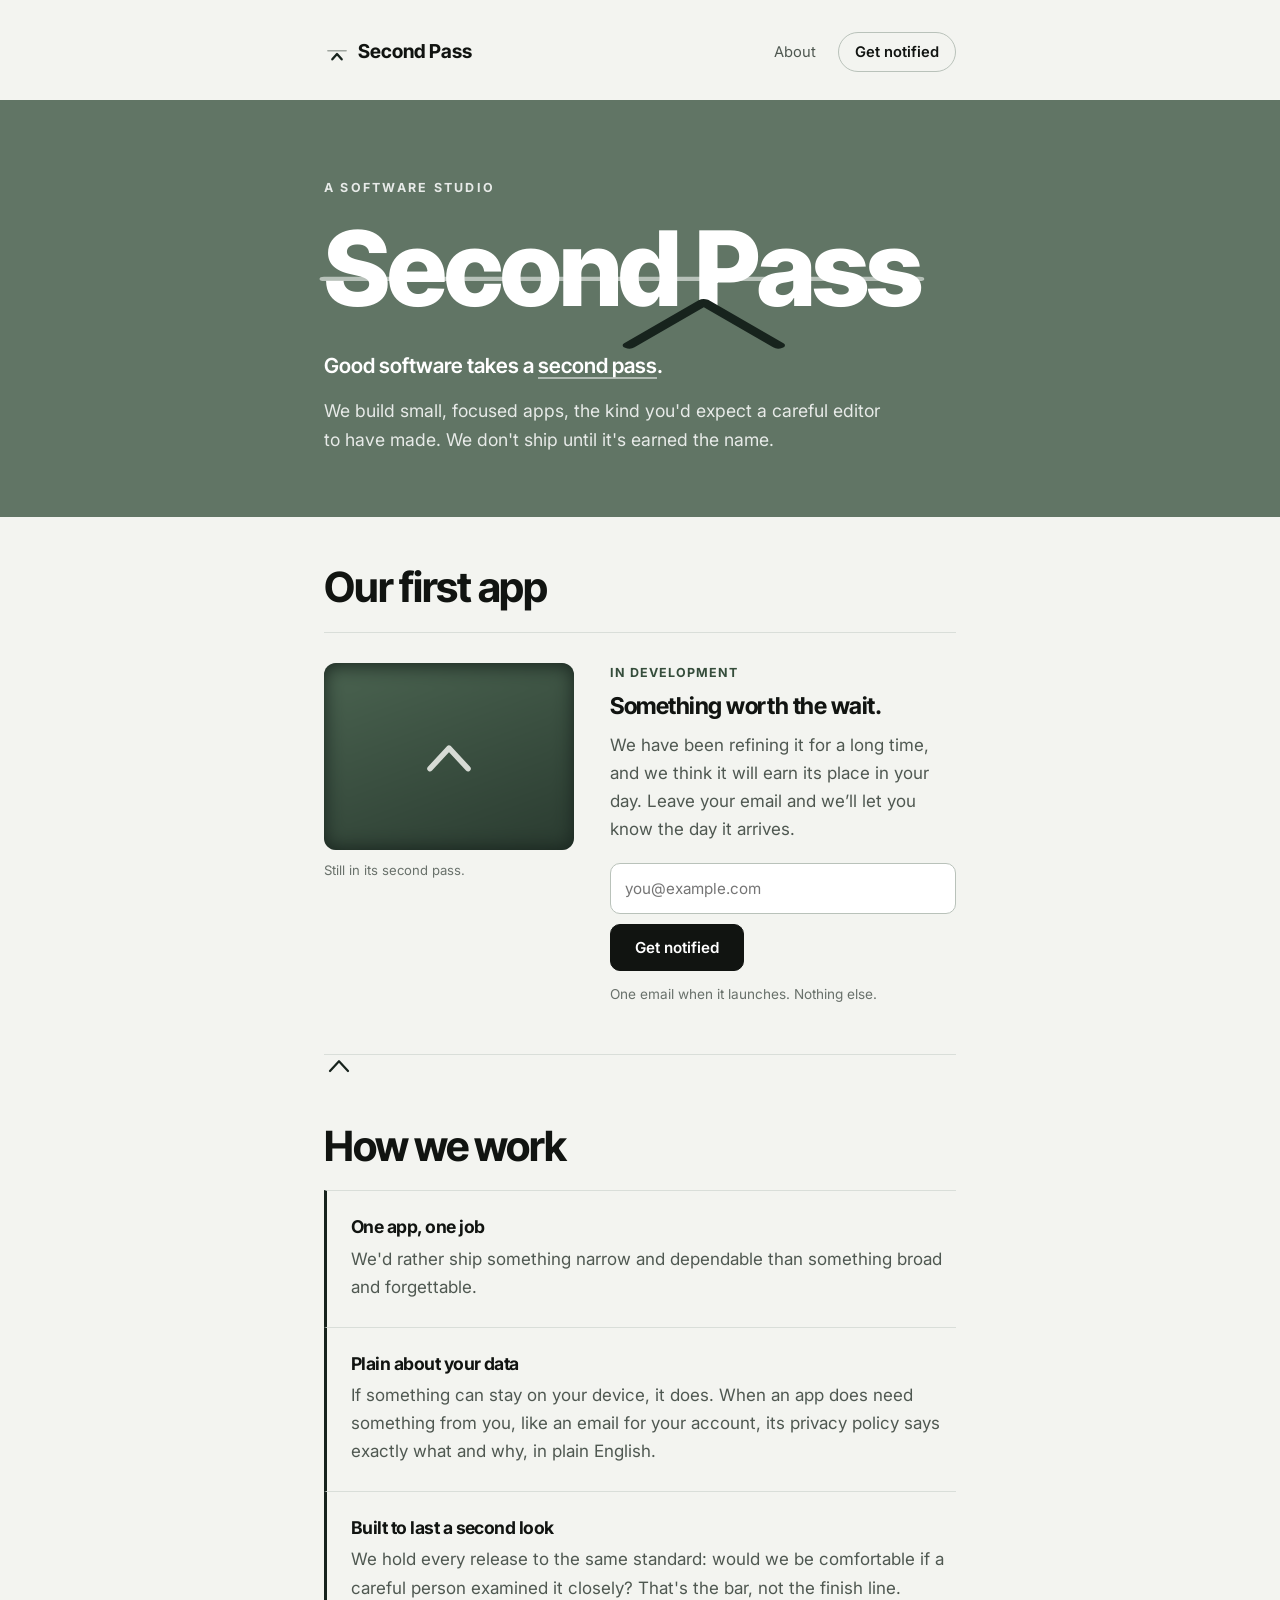
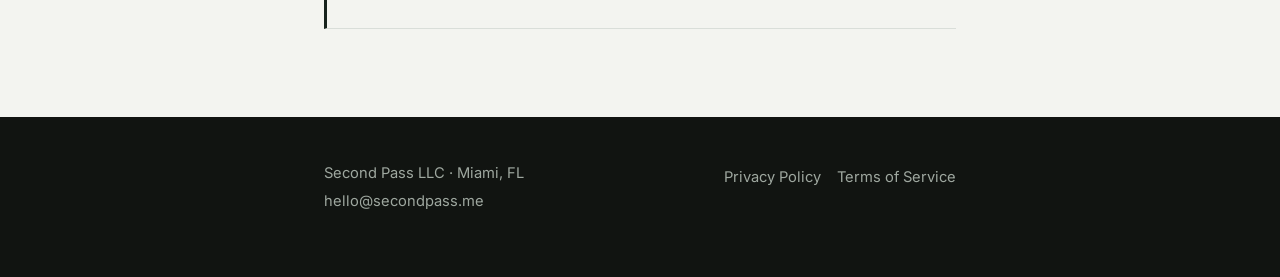
==== index.html @ afb55fa6 "Home: keep first app details private" ====
<!DOCTYPE html>
<html lang="en">
<head>
<meta charset="UTF-8">
<meta name="viewport" content="width=device-width, initial-scale=1.0">
<meta property="og:type" content="website">
<meta property="og:site_name" content="Second Pass">
<meta property="og:title" content="Second Pass | A Software Studio">
<meta property="og:description" content="Second Pass is a Miami-based software studio building small, focused apps.">
<meta property="og:url" content="https://secondpass.me/">
<meta property="og:image" content="https://secondpass.me/og-image.png">
<meta property="og:image:width" content="1200">
<meta property="og:image:height" content="630">
<meta name="twitter:card" content="summary_large_image">
<link rel="icon" type="image/svg+xml" href="favicon.svg">
<title>Second Pass | A Software Studio</title>
<meta name="description" content="Second Pass is a Miami-based software studio building small, focused apps.">
<link rel="preconnect" href="https://fonts.googleapis.com">
<link rel="preconnect" href="https://fonts.gstatic.com" crossorigin>
<link href="https://fonts.googleapis.com/css2?family=Inter:wght@400;500;600;700&family=Inter+Tight:wght@400;500;600;700;800&display=swap" rel="stylesheet">
<link rel="stylesheet" href="styles.css">
<script>document.documentElement.classList.add('js');</script>
</head>
<body>

<header class="site">
  <a class="wordmark" href="index.html"><svg class="wordmark-icon" viewBox="0 0 100 100" aria-hidden="true"><path d="M15 45 L85 45" fill="none" stroke="#69716B" stroke-width="6" stroke-linecap="round" stroke-opacity="0.6"/><path d="M32 78 L50 58 L68 78" fill="none" stroke="#17231D" stroke-width="9" stroke-linecap="round" stroke-linejoin="round"/></svg><span>Second Pass</span></a>
  <nav class="site-nav">
    <a href="about.html">About</a>
    <a class="nav-cta" href="#notify">Get notified</a>
  </nav>
</header>

<div class="hero">
  <div class="wrap">
    <p class="eyebrow">A software studio</p>
    <h1 class="name-hero" aria-label="Second Pass">
      <span class="letter" aria-hidden="true" style="animation-delay:0.64s">S</span><span class="letter" aria-hidden="true" style="animation-delay:0.58s">e</span><span class="letter" aria-hidden="true" style="animation-delay:0.52s">c</span><span class="letter" aria-hidden="true" style="animation-delay:0.46s">o</span><span class="letter" aria-hidden="true" style="animation-delay:0.40s">n</span><span class="letter" aria-hidden="true" style="animation-delay:0.34s">d</span> <span class="letter" aria-hidden="true" style="animation-delay:0.28s">P</span><span class="letter" aria-hidden="true" style="animation-delay:0.22s">a</span><span class="letter" aria-hidden="true" style="animation-delay:0.16s">s</span><span class="letter" aria-hidden="true" style="animation-delay:0.10s">s</span>
      <svg class="edit-overlay" viewBox="0 0 400 140" preserveAspectRatio="none" aria-hidden="true">
        <path class="strike" d="M0 85 L400 85"/>
        <path class="caret" d="M205 179 L255 118 L305 179"/>
      </svg>
    </h1>
    <p class="tagline">Good software takes a <em>second pass</em>.</p>
    <p class="lede">We build small, focused apps, the kind you'd expect a careful editor to have made. We don't ship until it's earned the name.</p>
  </div>
</div>

<section class="block" id="notify">
  <h2>Our first app</h2>
  <div class="app-teaser">
    <figure class="teaser-visual" aria-hidden="true">
      <div class="teaser-frame">
        <div class="teaser-screen"></div>
        <svg class="teaser-mark" viewBox="0 0 40 24" aria-hidden="true"><path d="M8 20 L20 7 L32 20"/></svg>
      </div>
      <figcaption>Still in its second pass.</figcaption>
    </figure>
    <div class="teaser-copy">
      <p class="status">In development</p>
      <h3>Something worth the wait.</h3>
      <p>We have been refining it for a long time, and we think it will earn its place in your day. Leave your email and we&rsquo;ll let you know the day it arrives.</p>

      <form class="notify-form" action="https://buttondown.com/api/emails/embed-subscribe/BUTTONDOWN_USERNAME" method="post" target="bd-frame">
        <label for="notify-email" class="sr-only">Email address</label>
        <input type="email" name="email" id="notify-email" placeholder="you@example.com" autocomplete="email" required>
        <button type="submit" class="btn btn-dark">Get notified</button>
        <p class="form-note">One email when it launches. Nothing else.</p>
      </form>
      <p class="form-thanks" role="status" hidden>You're on the list. Check your inbox to confirm.</p>
      <iframe name="bd-frame" title="Signup" hidden></iframe>
    </div>
  </div>
</section>

<div class="mark-rule" aria-hidden="true"><svg viewBox="0 0 40 24"><path d="M8 20 L20 7 L32 20"/></svg></div>

<section class="block">
  <h2>How we work</h2>
  <ul class="principles">
    <li>
      <h3>One app, one job</h3>
      <p>We'd rather ship something narrow and dependable than something broad and forgettable.</p>
    </li>
    <li>
      <h3>Plain about your data</h3>
      <p>If something can stay on your device, it does. When an app does need something from you, like an email for your account, its privacy policy says exactly what and why, in plain English.</p>
    </li>
    <li>
      <h3>Built to last a second look</h3>
      <p>We hold every release to the same standard: would we be comfortable if a careful person examined it closely? That's the bar, not the finish line.</p>
    </li>
  </ul>
</section>

<footer class="site">
  <div class="wrap">
    <div>Second Pass LLC · Miami, FL<br><a href="mailto:hello@secondpass.me">hello@secondpass.me</a></div>
    <div class="legal-links">
      <a href="privacy-policy.html">Privacy Policy</a>
      <a href="terms-of-service.html">Terms of Service</a>
    </div>
  </div>
</footer>

<script>
(function () {
  // Signup: posts to Buttondown in a hidden frame, then shows a thank-you.
  // Until the Buttondown username is set, fall back to email.
  var form = document.querySelector('.notify-form');
  var thanks = document.querySelector('.form-thanks');
  form.addEventListener('submit', function (e) {
    var email = form.querySelector('input[type=email]').value;
    if (form.action.indexOf('BUTTONDOWN_USERNAME') !== -1) {
      e.preventDefault();
      window.location.href = 'mailto:hello@secondpass.me?subject=Notify%20me%20at%20launch&body=' + encodeURIComponent('Please add ' + email + ' to the launch list.');
      return;
    }
    setTimeout(function () { form.hidden = true; thanks.hidden = false; }, 300);
  });

})();
</script>

</body>
</html>
---- styles.css ----
/* ===========================================================
   Second Pass — Editorial Quiet Luxury
   Built against the Second Pass design system, v1.0 (2026).
   Calm over clutter. Editorial over SaaS. Green is an accent,
   not the entire identity.
   =========================================================== */

:root {
  --color-black: #111411;
  --color-hunter: #17231D;
  --color-forest: #354D3B;
  --color-sage: #617565;
  --color-soft-sage: #A7B8A8;

  --color-background: #F3F4F0;
  --color-surface: #FFFFFF;
  --color-surface-soft: #ECEFEA;

  --color-text: #111411;
  --color-text-secondary: #4F5851;
  --color-text-muted: #69716B;

  --color-border: #D9DED9;
  --color-border-dark: #B9C2BA;

  --font-sans: "Inter", -apple-system, BlinkMacSystemFont, "Segoe UI", Helvetica, Arial, sans-serif;
  --font-display: "Inter Tight", "Inter", -apple-system, BlinkMacSystemFont, "Segoe UI", sans-serif;

  --radius-md: 10px;
  --radius-pill: 999px;

  --max-w: 760px;
  --margin: clamp(20px, 6vw, 64px);
}

* { box-sizing: border-box; }
html { -webkit-text-size-adjust: 100%; }

body {
  margin: 0;
  background: var(--color-background);
  color: var(--color-text);
  font-family: var(--font-sans);
  font-size: 17px;
  line-height: 1.65;
  -webkit-font-smoothing: antialiased;
}

h1, h2, h3 {
  font-family: var(--font-display);
  font-weight: 700;
  line-height: 1.1;
  letter-spacing: -0.03em;
  margin: 0 0 0.5em;
  color: var(--color-text);
}

h1 { font-size: clamp(2.4rem, 6vw, 3.8rem); }
h2 { font-size: clamp(1.8rem, 4vw, 2.6rem); font-weight: 700; }
h3 { font-size: 1.15rem; font-weight: 700; font-family: var(--font-sans); color: var(--color-text); }

p { margin: 0 0 1.1em; max-width: 62ch; color: var(--color-text); }
p em { font-style: normal; color: var(--color-hunter); font-weight: 600; }

a { color: var(--color-text); text-underline-offset: 4px; text-decoration-color: var(--color-hunter); }
a:hover { color: var(--color-hunter); }

a:focus-visible, .btn:focus-visible {
  outline: 2px solid var(--color-hunter);
  outline-offset: 3px;
  border-radius: 2px;
}

.wrap {
  max-width: var(--max-w);
  margin: 0 auto;
  padding: 0 var(--margin);
}

/* ---------- header ---------- */

header.site {
  padding: 32px var(--margin) 0;
  max-width: var(--max-w);
  margin: 0 auto;
  display: flex;
  justify-content: space-between;
  align-items: baseline;
  gap: 16px;
  flex-wrap: wrap;
}

.wordmark {
  font-family: var(--font-display);
  font-weight: 700;
  font-size: 1.2rem;
  color: var(--color-text);
  text-decoration: none;
  display: flex;
  align-items: center;
  gap: 8px;
}
.wordmark-icon { width: 26px; height: 26px; flex-shrink: 0; }

nav.site-nav { display: flex; gap: 26px; }
nav.site-nav a {
  font-size: 0.92rem;
  color: var(--color-text-secondary);
  text-decoration: none;
}
nav.site-nav a:hover, nav.site-nav a[aria-current="page"] { color: var(--color-hunter); }

/* ---------- hero ---------- */

.hero {
  background: var(--color-sage);
  padding: 72px 0 44px;
}

.hero .eyebrow {
  display: inline-block;
  color: #FFFFFF;
  font-size: 0.78rem;
  font-weight: 700;
  letter-spacing: 0.18em;
  text-transform: uppercase;
  margin-bottom: 20px;
  opacity: 0.85;
}

/* the big animated name */
.name-hero {
  position: relative;
  display: inline-block;
  white-space: nowrap;
  font-family: var(--font-display);
  font-weight: 800;
  font-size: clamp(2.6rem, 13vw, 6.5rem);
  line-height: 0.95;
  letter-spacing: -0.03em;
  margin: 0 0 1.15em;
  color: #FFFFFF;
}

.name-hero .letter {
  display: inline-block;
  opacity: 0;
  transform: translateX(36px);
  animation: letter-in 0.5s cubic-bezier(0.16, 1, 0.3, 1) forwards;
}

@keyframes letter-in {
  to { opacity: 1; transform: translateX(0); }
}

@media (prefers-reduced-motion: reduce) {
  .name-hero .letter {
    animation: none;
    opacity: 1;
    transform: none;
  }
}

/* the edit mark: strike, then caret below, drawn in after the letters land */
.name-hero .edit-overlay {
  position: absolute;
  inset: 0;
  width: 100%;
  height: 100%;
  pointer-events: none;
  overflow: visible;
}

.name-hero .edit-overlay .strike {
  fill: none;
  stroke: #FFFFFF;
  stroke-opacity: 0.55;
  stroke-width: 6;
  stroke-linecap: round;
  stroke-dasharray: 400;
  stroke-dashoffset: 400;
  animation: sp-draw 0.4s ease-out 1.25s forwards;
}

.name-hero .edit-overlay .caret {
  fill: none;
  stroke: var(--color-hunter);
  stroke-width: 9;
  stroke-linecap: round;
  stroke-linejoin: round;
  stroke-dasharray: 158;
  stroke-dashoffset: 158;
  animation: sp-draw 0.35s cubic-bezier(0.65, 0, 0.35, 1) 1.65s forwards;
}

@keyframes sp-draw {
  to { stroke-dashoffset: 0; }
}

@media (prefers-reduced-motion: reduce) {
  .name-hero .edit-overlay .strike,
  .name-hero .edit-overlay .caret {
    animation: none;
    stroke-dashoffset: 0;
  }
}

.hero .tagline {
  font-size: 1.3rem;
  font-family: var(--font-display);
  font-weight: 600;
  color: #FFFFFF;
  margin-bottom: 0.6em;
}

.hero .tagline em { font-style: normal; color: #FFFFFF; text-decoration: underline; text-decoration-color: rgba(255,255,255,0.5); text-underline-offset: 4px; }

.hero h1 { color: #FFFFFF; margin-bottom: 0.3em; }

.hero .lede { font-size: 1.1rem; color: rgba(255, 255, 255, 0.85); max-width: 52ch; }

/* ---------- rule / section ---------- */

.rule {
  border: none;
  border-top: 1px solid var(--color-border);
  margin: 0;
}

section.block {
  padding: 48px var(--margin);
  max-width: var(--max-w);
  margin: 0 auto;
}

section.block.tight { padding-top: 24px; padding-bottom: 24px; }

/* ---------- "Latest" feed ---------- */

.log-item {
  border-top: 1px solid var(--color-border);
  padding: 30px 0;
  display: grid;
  grid-template-columns: 120px 1fr;
  gap: 20px;
}

.log-item:last-child { border-bottom: 1px solid var(--color-border); }

.log-item .status {
  font-size: 0.78rem;
  font-weight: 700;
  letter-spacing: 0.08em;
  text-transform: uppercase;
  font-family: var(--font-sans);
  color: var(--color-text-muted);
  padding-top: 0.2em;
}

.log-item .status.live { color: var(--color-hunter); }

.log-item h3 { margin-bottom: 8px; }
.log-item p { margin-bottom: 10px; color: var(--color-text-secondary); }
.log-item a.visit { font-size: 0.95rem; color: var(--color-hunter); text-decoration-color: var(--color-hunter); font-weight: 600; }

@media (max-width: 480px) {
  .log-item { grid-template-columns: 1fr; gap: 6px; }
}

/* ---------- principles ---------- */

.principles { margin: 0; padding: 0; list-style: none; }
.principles li {
  border-top: 1px solid var(--color-border);
  border-left: 3px solid var(--color-hunter);
  padding: 26px 0 26px 24px;
}
.principles li:last-child { border-bottom: 1px solid var(--color-border); }
.principles h3 { margin-bottom: 8px; font-family: var(--font-sans); font-weight: 700; font-size: 1.1rem; }
.principles p { margin-bottom: 0; color: var(--color-text-secondary); }

/* ---------- footer ---------- */

footer.site {
  padding: 44px var(--margin) 60px;
  max-width: 100%;
  margin: 40px 0 0;
  background: var(--color-black);
  color: #9EA79F;
  font-size: 0.92rem;
}

footer.site .wrap {
  display: flex;
  flex-wrap: wrap;
  justify-content: space-between;
  gap: 16px;
}

footer.site a { color: #9EA79F; text-decoration-color: transparent; padding: 4px 0; display: inline-block; }
footer.site a:hover { color: var(--color-soft-sage); }
footer.site .legal-links { display: flex; gap: 16px; flex-wrap: wrap; }

/* ---------- legal page typography ---------- */

.legal h2 {
  margin-top: 1.8em;
  font-size: 1.15rem;
  font-family: var(--font-sans);
  font-weight: 700;
  color: var(--color-forest);
}
.legal .updated { color: var(--color-text-muted); font-size: 0.9rem; margin-bottom: 2.5em; }
.legal .draft-note {
  border: 1px solid var(--color-border);
  padding: 16px 18px;
  font-size: 0.92rem;
  color: var(--color-text-secondary);
  margin-bottom: 2.5em;
}
.legal p, .legal li { color: var(--color-text); }

/* ---------- misc ---------- */

.btn {
  display: inline-block;
  padding: 13px 24px;
  border: 1px solid var(--color-border-dark);
  border-radius: var(--radius-md);
  color: var(--color-black);
  text-decoration: none;
  font-size: 0.95rem;
  font-weight: 600;
  margin-top: 8px;
  transition: border-color 160ms ease, background 160ms ease, color 160ms ease;
}
.btn:hover { border-color: var(--color-black); background: var(--color-black); color: #FFFFFF; }

/* ===========================================================
   v1.1 additions — teaser, signup, proof marks, header CTA
   =========================================================== */

.sr-only {
  position: absolute; width: 1px; height: 1px; padding: 0; margin: -1px;
  overflow: hidden; clip: rect(0 0 0 0); white-space: nowrap; border: 0;
}

/* header: breathing room above the hero, nav aligned to the wordmark */
header.site { align-items: center; padding-bottom: 28px; }
nav.site-nav { align-items: center; gap: 22px; }
nav.site-nav a.nav-cta {
  color: var(--color-black);
  font-weight: 600;
  border: 1px solid var(--color-border-dark);
  border-radius: var(--radius-pill);
  padding: 7px 16px;
  transition: background 160ms ease, color 160ms ease, border-color 160ms ease;
}
nav.site-nav a.nav-cta:hover { background: var(--color-black); border-color: var(--color-black); color: #FFFFFF; }

/* proof-mark divider: a rule with an insertion caret */
.mark-rule {
  max-width: var(--max-w);
  margin: 0 auto;
  padding: 0 var(--margin);
  position: relative;
  height: 22px;
}
.mark-rule::before {
  content: "";
  position: absolute;
  left: var(--margin); right: var(--margin); top: 0;
  border-top: 1px solid var(--color-border);
}
.mark-rule svg {
  position: absolute; top: 2px; left: var(--margin);
  width: 30px; height: 18px; overflow: visible;
}
.mark-rule path {
  fill: none; stroke: var(--color-hunter); stroke-width: 3;
  stroke-linecap: round; stroke-linejoin: round;
}

.section-lede { color: var(--color-text-secondary); margin-bottom: 1.6em; }

/* first-app teaser */
.app-teaser {
  border-top: 1px solid var(--color-border);
  padding-top: 30px;
  display: grid;
  grid-template-columns: 1fr;
  gap: 28px;
}
@media (min-width: 720px) {
  .app-teaser { grid-template-columns: 250px 1fr; gap: 36px; align-items: start; }
}

.teaser-visual { margin: 0; }
.teaser-frame {
  position: relative;
  aspect-ratio: 4 / 3;
  background: var(--color-hunter);
  border-radius: 12px;
  padding: 9px;
  overflow: hidden;
}
.teaser-screen {
  position: absolute; inset: 9px; border-radius: 6px; overflow: hidden;
  background: linear-gradient(160deg, #4A6350, #2A3B30);
  filter: blur(9px);
  transform: scale(1.08);
}
.teaser-cue {
  position: absolute; top: 20px; right: 20px;
  width: 8px; height: 8px; border-radius: 50%;
  background: #F3F4F0;
  box-shadow: 0 0 0 4px rgba(243, 244, 240, 0.18);
  animation: cue-pulse 3.2s ease-in-out infinite;
}
@keyframes cue-pulse {
  0%, 100% { opacity: 0.35; }
  50% { opacity: 1; }
}
.teaser-visual figcaption {
  margin-top: 10px;
  font-size: 0.82rem;
  color: var(--color-text-muted);
}

.teaser-copy .status {
  font-size: 0.78rem; font-weight: 700; letter-spacing: 0.08em;
  text-transform: uppercase; color: var(--color-forest); margin-bottom: 10px;
}
.teaser-copy h3 {
  font-family: var(--font-display);
  font-size: 1.45rem; line-height: 1.2; letter-spacing: -0.02em;
  margin-bottom: 10px;
}
.teaser-copy > p { color: var(--color-text-secondary); }

/* the studio's caret, centered on the teaser: no hint of what the app does */
.teaser-mark {
  position: absolute; left: 50%; top: 50%; width: 64px; height: 38px;
  transform: translate(-50%, -50%);
  fill: none; stroke: #F3F4F0; stroke-width: 3.5; stroke-linecap: round; stroke-linejoin: round;
  opacity: 0.85;
}

/* signup */
.notify-form { display: flex; flex-wrap: wrap; gap: 10px; margin-top: 20px; }
.notify-form input[type=email] {
  flex: 1 1 220px; min-width: 0;
  padding: 12px 14px;
  font: inherit; font-size: 0.95rem;
  color: var(--color-text);
  background: var(--color-surface);
  border: 1px solid var(--color-border-dark);
  border-radius: var(--radius-md);
}
.notify-form input[type=email]:focus { outline: 2px solid var(--color-hunter); outline-offset: 1px; border-color: var(--color-hunter); }
.btn-dark { background: var(--color-black); border-color: var(--color-black); color: #FFFFFF; margin-top: 0; cursor: pointer; font-family: inherit; }
.btn-dark:hover { background: var(--color-hunter); border-color: var(--color-hunter); }
.form-note { flex-basis: 100%; font-size: 0.85rem; color: var(--color-text-muted); margin: 2px 0 0; }
.form-thanks { margin-top: 20px; font-weight: 600; color: var(--color-hunter); }

/* "What we cut" */
.cut-list { list-style: none; margin: 0; padding: 0; }
.cut-list li {
  border-top: 1px solid var(--color-border);
  padding: 20px 0;
  display: grid; gap: 4px;
}
.cut-list .cut {
  font-family: var(--font-display);
  font-weight: 600; font-size: 1.15rem; letter-spacing: -0.01em;
  color: var(--color-text-muted);
  text-decoration: none;
  background-image: linear-gradient(var(--color-hunter), var(--color-hunter));
  background-repeat: no-repeat;
  background-position: 0 56%;
  background-size: 100% 2.5px;
  -webkit-box-decoration-break: clone; box-decoration-break: clone;
  transition: background-size 0.6s cubic-bezier(0.65, 0, 0.35, 1);
  transition-delay: inherit;
  justify-self: start;
}
.js .cut-list li:not(.is-cut) .cut { background-size: 0% 2.5px; }
.cut-list .why { color: var(--color-text-secondary); font-size: 0.98rem; }

@media (prefers-reduced-motion: reduce) {
  .teaser-cue { animation: none; opacity: 1; }
  .cut-list .cut { transition: none; }
  .js .cut-list li:not(.is-cut) .cut { background-size: 100% 2.5px; }
}
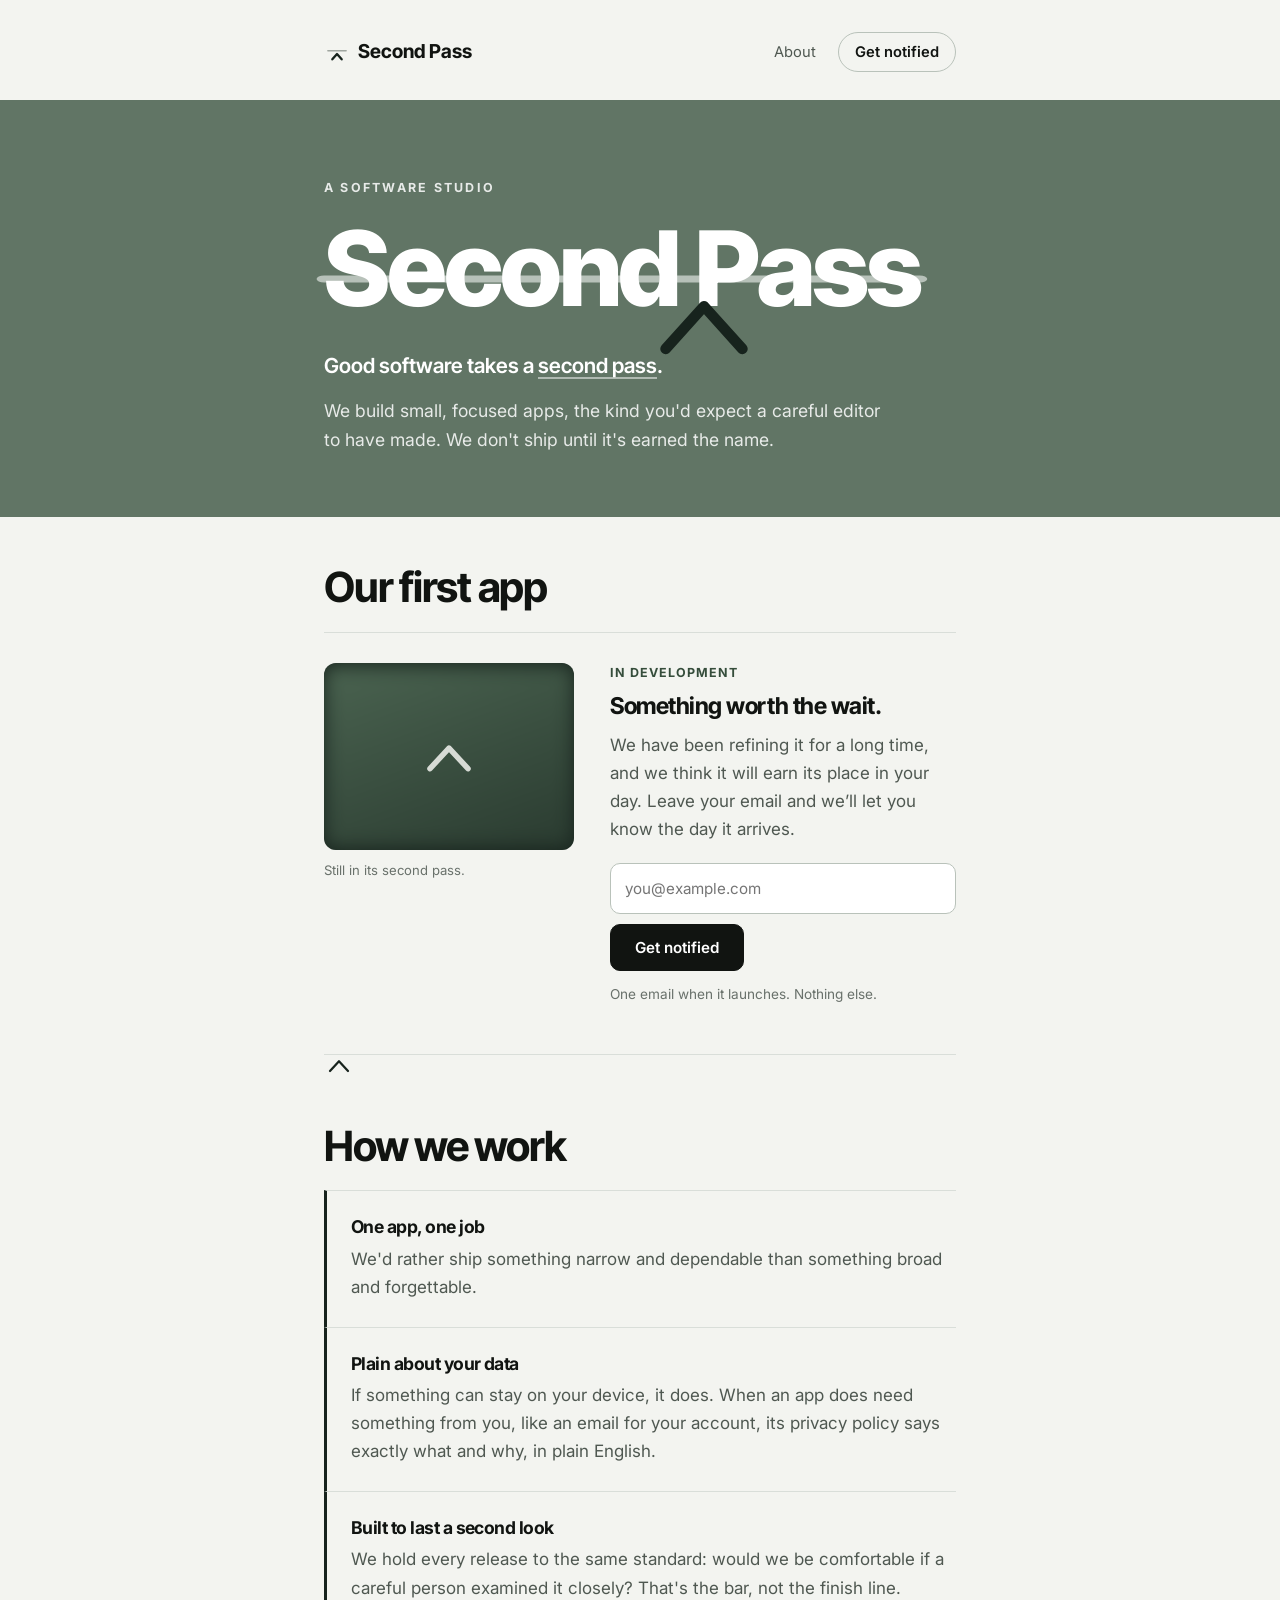
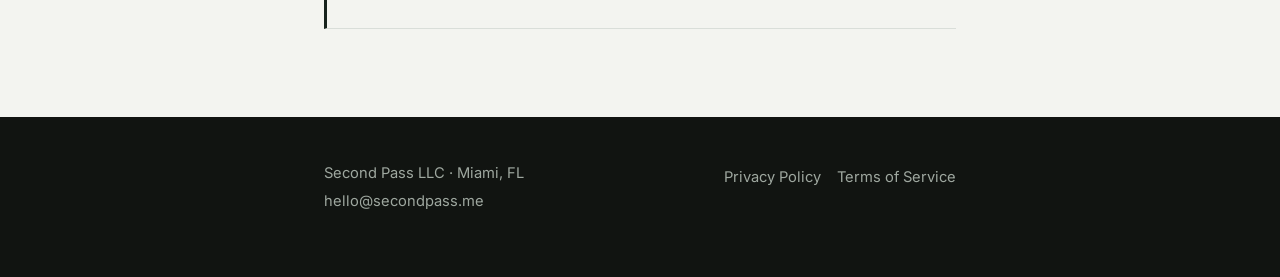
==== commit 2b6e7cc6: "Hero caret matches logo proportions; favicon gets strike line - Hero caret moved to its own uniforml" ====
--- a/index.html
+++ b/index.html
@@ -38,8 +38,8 @@
       <span class="letter" aria-hidden="true" style="animation-delay:0.64s">S</span><span class="letter" aria-hidden="true" style="animation-delay:0.58s">e</span><span class="letter" aria-hidden="true" style="animation-delay:0.52s">c</span><span class="letter" aria-hidden="true" style="animation-delay:0.46s">o</span><span class="letter" aria-hidden="true" style="animation-delay:0.40s">n</span><span class="letter" aria-hidden="true" style="animation-delay:0.34s">d</span> <span class="letter" aria-hidden="true" style="animation-delay:0.28s">P</span><span class="letter" aria-hidden="true" style="animation-delay:0.22s">a</span><span class="letter" aria-hidden="true" style="animation-delay:0.16s">s</span><span class="letter" aria-hidden="true" style="animation-delay:0.10s">s</span>
       <svg class="edit-overlay" viewBox="0 0 400 140" preserveAspectRatio="none" aria-hidden="true">
         <path class="strike" d="M0 85 L400 85"/>
-        <path class="caret" d="M205 179 L255 118 L305 179"/>
       </svg>
+      <svg class="edit-caret" viewBox="0 0 40 24" aria-hidden="true"><path d="M2 22 L20 2 L38 22"/></svg>
     </h1>
     <p class="tagline">Good software takes a <em>second pass</em>.</p>
     <p class="lede">We build small, focused apps, the kind you'd expect a careful editor to have made. We don't ship until it's earned the name.</p>
--- a/styles.css
+++ b/styles.css
@@ -175,21 +175,33 @@
   fill: none;
   stroke: #FFFFFF;
   stroke-opacity: 0.55;
-  stroke-width: 6;
+  stroke-width: 10;
   stroke-linecap: round;
   stroke-dasharray: 400;
   stroke-dashoffset: 400;
   animation: sp-draw 0.4s ease-out 1.25s forwards;
 }
 
-.name-hero .edit-overlay .caret {
+/* caret lives in its own uniformly scaled svg so it keeps the logo's 36:20 shape */
+.name-hero .edit-caret {
+  position: absolute;
+  left: 63.75%;
+  top: 0.8em;
+  width: 0.82em;
+  height: 0.492em;
+  transform: translateX(-50%);
+  overflow: visible;
+  pointer-events: none;
+}
+
+.name-hero .edit-caret path {
   fill: none;
   stroke: var(--color-hunter);
-  stroke-width: 9;
+  stroke-width: 5;
   stroke-linecap: round;
   stroke-linejoin: round;
-  stroke-dasharray: 158;
-  stroke-dashoffset: 158;
+  stroke-dasharray: 54;
+  stroke-dashoffset: 54;
   animation: sp-draw 0.35s cubic-bezier(0.65, 0, 0.35, 1) 1.65s forwards;
 }
 
@@ -199,7 +211,7 @@
 
 @media (prefers-reduced-motion: reduce) {
   .name-hero .edit-overlay .strike,
-  .name-hero .edit-overlay .caret {
+  .name-hero .edit-caret path {
     animation: none;
     stroke-dashoffset: 0;
   }
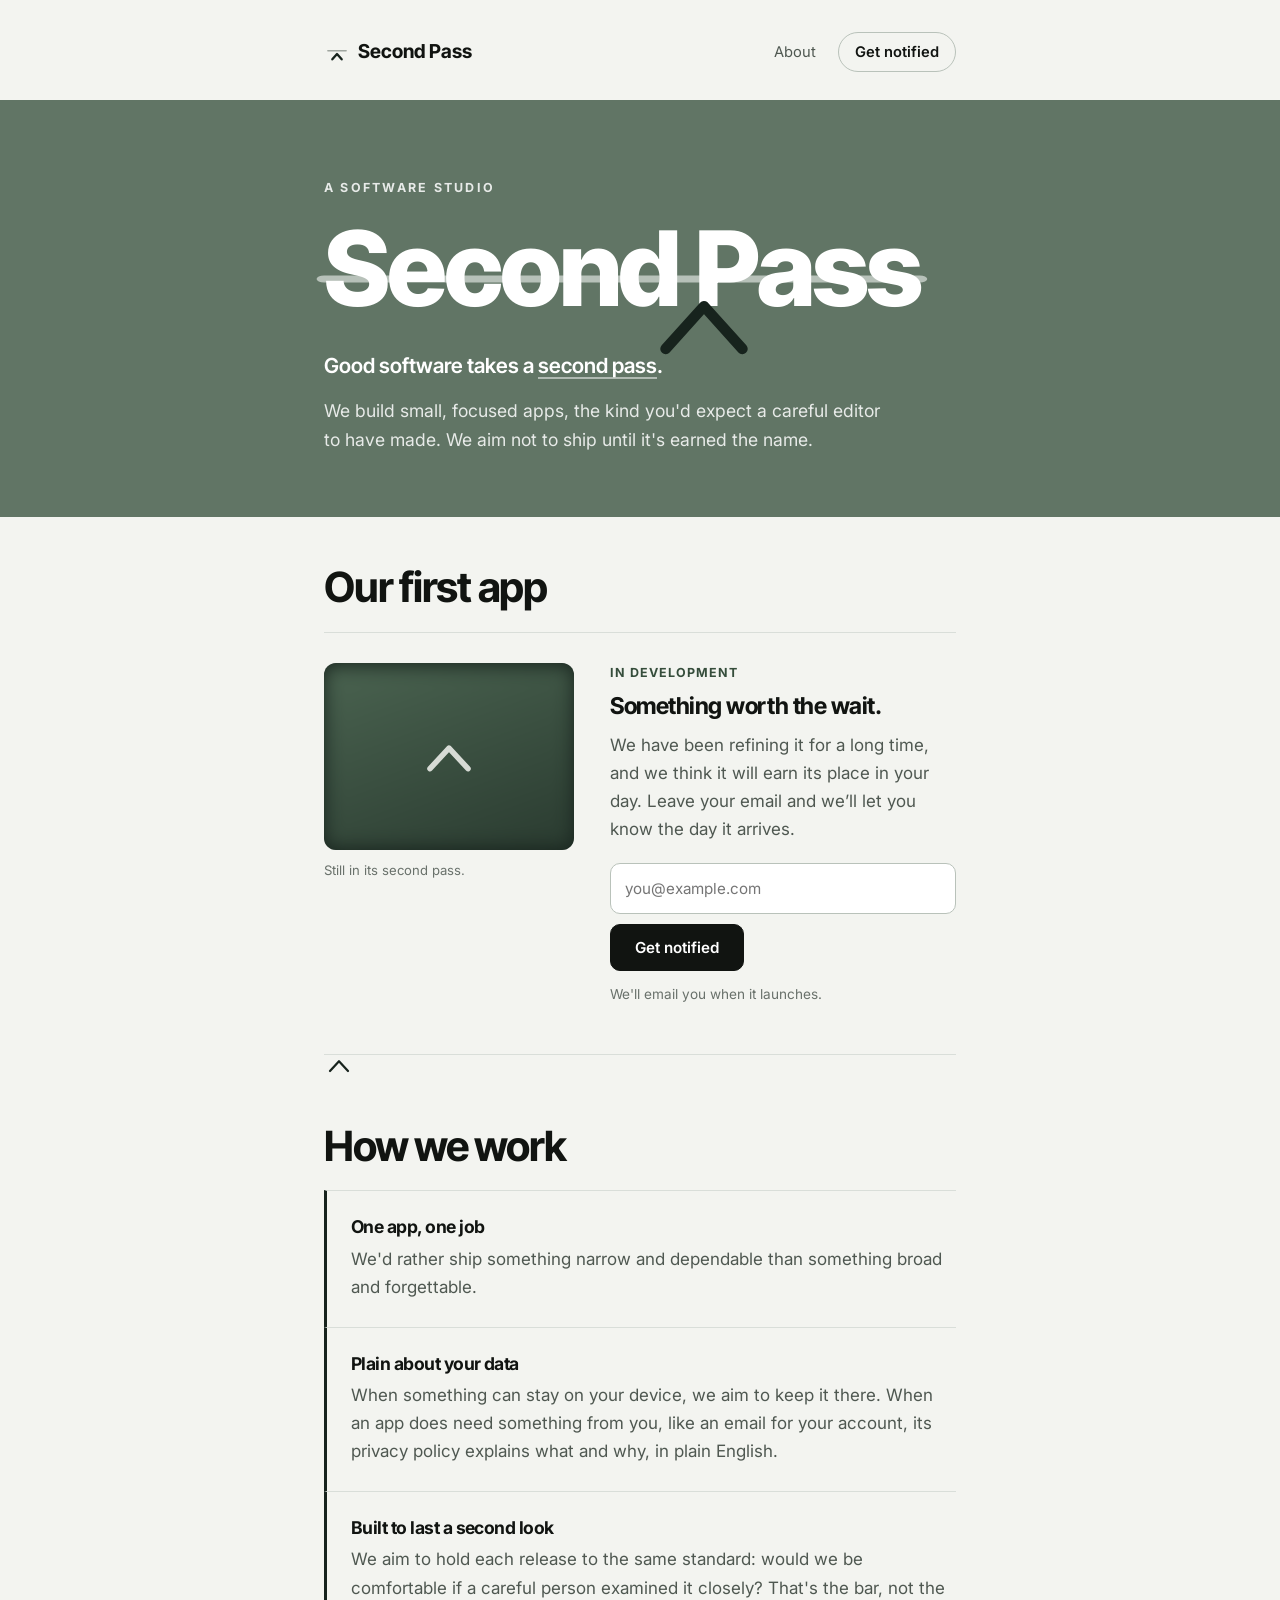
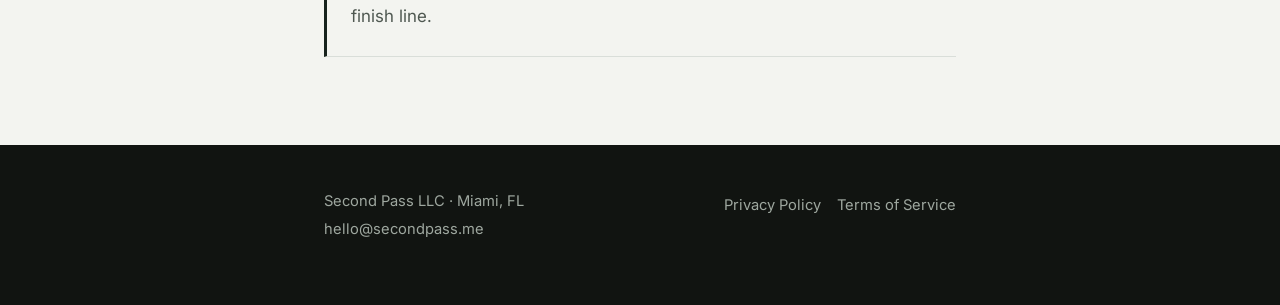
==== commit fe5de896: "Removed absolutes" ====
--- a/index.html
+++ b/index.html
@@ -12,13 +12,15 @@
 <meta property="og:image:width" content="1200">
 <meta property="og:image:height" content="630">
 <meta name="twitter:card" content="summary_large_image">
-<link rel="icon" type="image/svg+xml" href="favicon.svg">
+<link rel="icon" type="image/png" sizes="32x32" href="favicon-32.png?v=2">
+<link rel="icon" type="image/svg+xml" href="favicon.svg?v=2">
+<link rel="apple-touch-icon" href="apple-touch-icon.png?v=2">
 <title>Second Pass | A Software Studio</title>
 <meta name="description" content="Second Pass is a Miami-based software studio building small, focused apps.">
 <link rel="preconnect" href="https://fonts.googleapis.com">
 <link rel="preconnect" href="https://fonts.gstatic.com" crossorigin>
 <link href="https://fonts.googleapis.com/css2?family=Inter:wght@400;500;600;700&family=Inter+Tight:wght@400;500;600;700;800&display=swap" rel="stylesheet">
-<link rel="stylesheet" href="styles.css">
+<link rel="stylesheet" href="styles.css?v=2">
 <script>document.documentElement.classList.add('js');</script>
 </head>
 <body>
@@ -39,10 +41,10 @@
       <svg class="edit-overlay" viewBox="0 0 400 140" preserveAspectRatio="none" aria-hidden="true">
         <path class="strike" d="M0 85 L400 85"/>
       </svg>
-      <svg class="edit-caret" viewBox="0 0 40 24" aria-hidden="true"><path d="M2 22 L20 2 L38 22"/></svg>
+      <svg class="edit-caret" viewBox="0 0 40 24" width="0" height="0" aria-hidden="true"><path d="M2 22 L20 2 L38 22" fill="none"/></svg>
     </h1>
     <p class="tagline">Good software takes a <em>second pass</em>.</p>
-    <p class="lede">We build small, focused apps, the kind you'd expect a careful editor to have made. We don't ship until it's earned the name.</p>
+    <p class="lede">We build small, focused apps, the kind you'd expect a careful editor to have made. We aim not to ship until it's earned the name.</p>
   </div>
 </div>
 
@@ -65,7 +67,7 @@
         <label for="notify-email" class="sr-only">Email address</label>
         <input type="email" name="email" id="notify-email" placeholder="you@example.com" autocomplete="email" required>
         <button type="submit" class="btn btn-dark">Get notified</button>
-        <p class="form-note">One email when it launches. Nothing else.</p>
+        <p class="form-note">We'll email you when it launches.</p>
       </form>
       <p class="form-thanks" role="status" hidden>You're on the list. Check your inbox to confirm.</p>
       <iframe name="bd-frame" title="Signup" hidden></iframe>
@@ -84,11 +86,11 @@
     </li>
     <li>
       <h3>Plain about your data</h3>
-      <p>If something can stay on your device, it does. When an app does need something from you, like an email for your account, its privacy policy says exactly what and why, in plain English.</p>
+      <p>When something can stay on your device, we aim to keep it there. When an app does need something from you, like an email for your account, its privacy policy explains what and why, in plain English.</p>
     </li>
     <li>
       <h3>Built to last a second look</h3>
-      <p>We hold every release to the same standard: would we be comfortable if a careful person examined it closely? That's the bar, not the finish line.</p>
+      <p>We aim to hold each release to the same standard: would we be comfortable if a careful person examined it closely? That's the bar, not the finish line.</p>
     </li>
   </ul>
 </section>
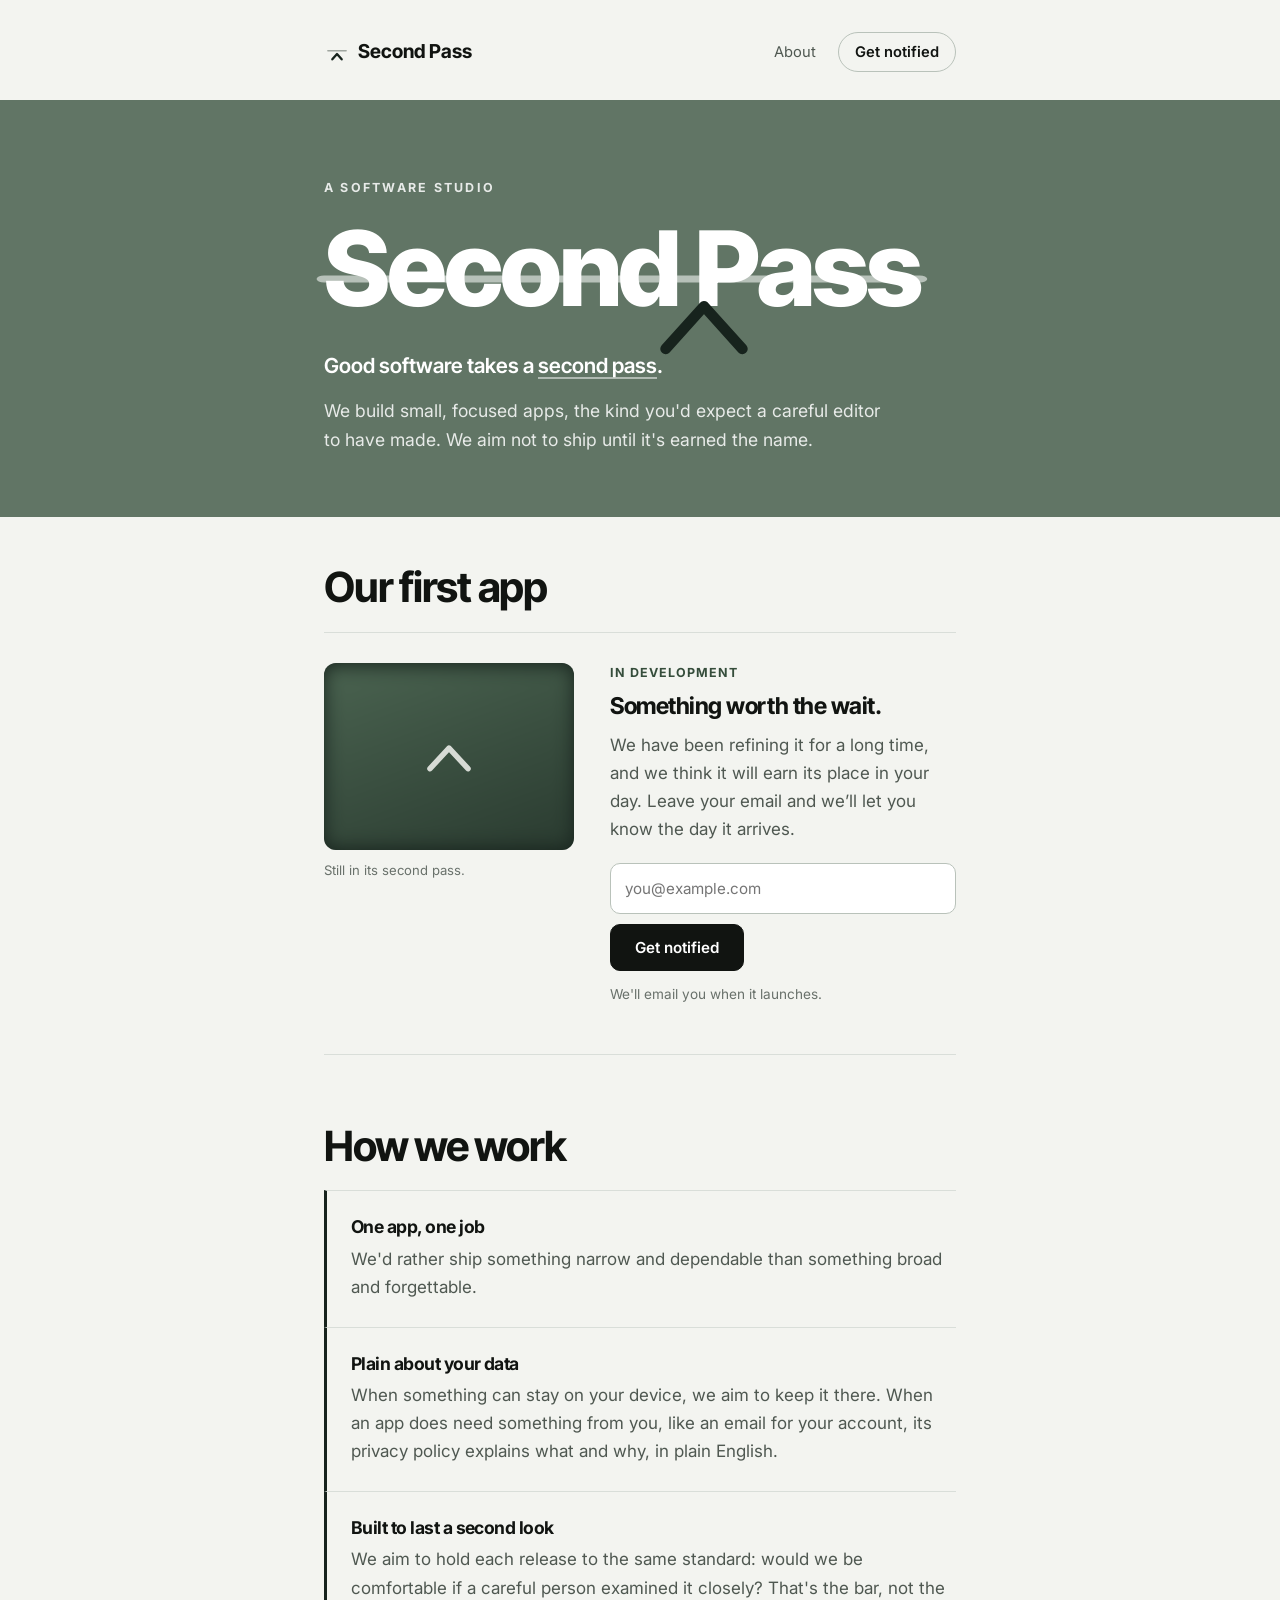
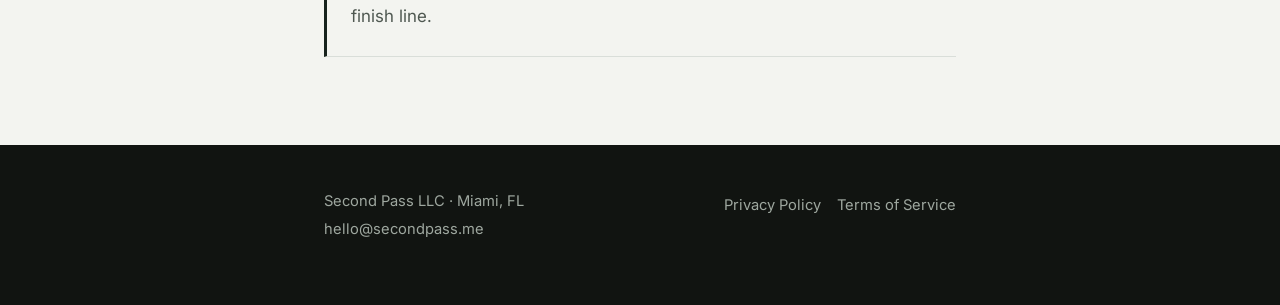
==== commit 0fc4d7a0: "Caret removed HP" ====
--- a/index.html
+++ b/index.html
@@ -75,7 +75,7 @@
   </div>
 </section>
 
-<div class="mark-rule" aria-hidden="true"><svg viewBox="0 0 40 24"><path d="M8 20 L20 7 L32 20"/></svg></div>
+<div class="mark-rule" aria-hidden="true"></div>
 
 <section class="block">
   <h2>How we work</h2>
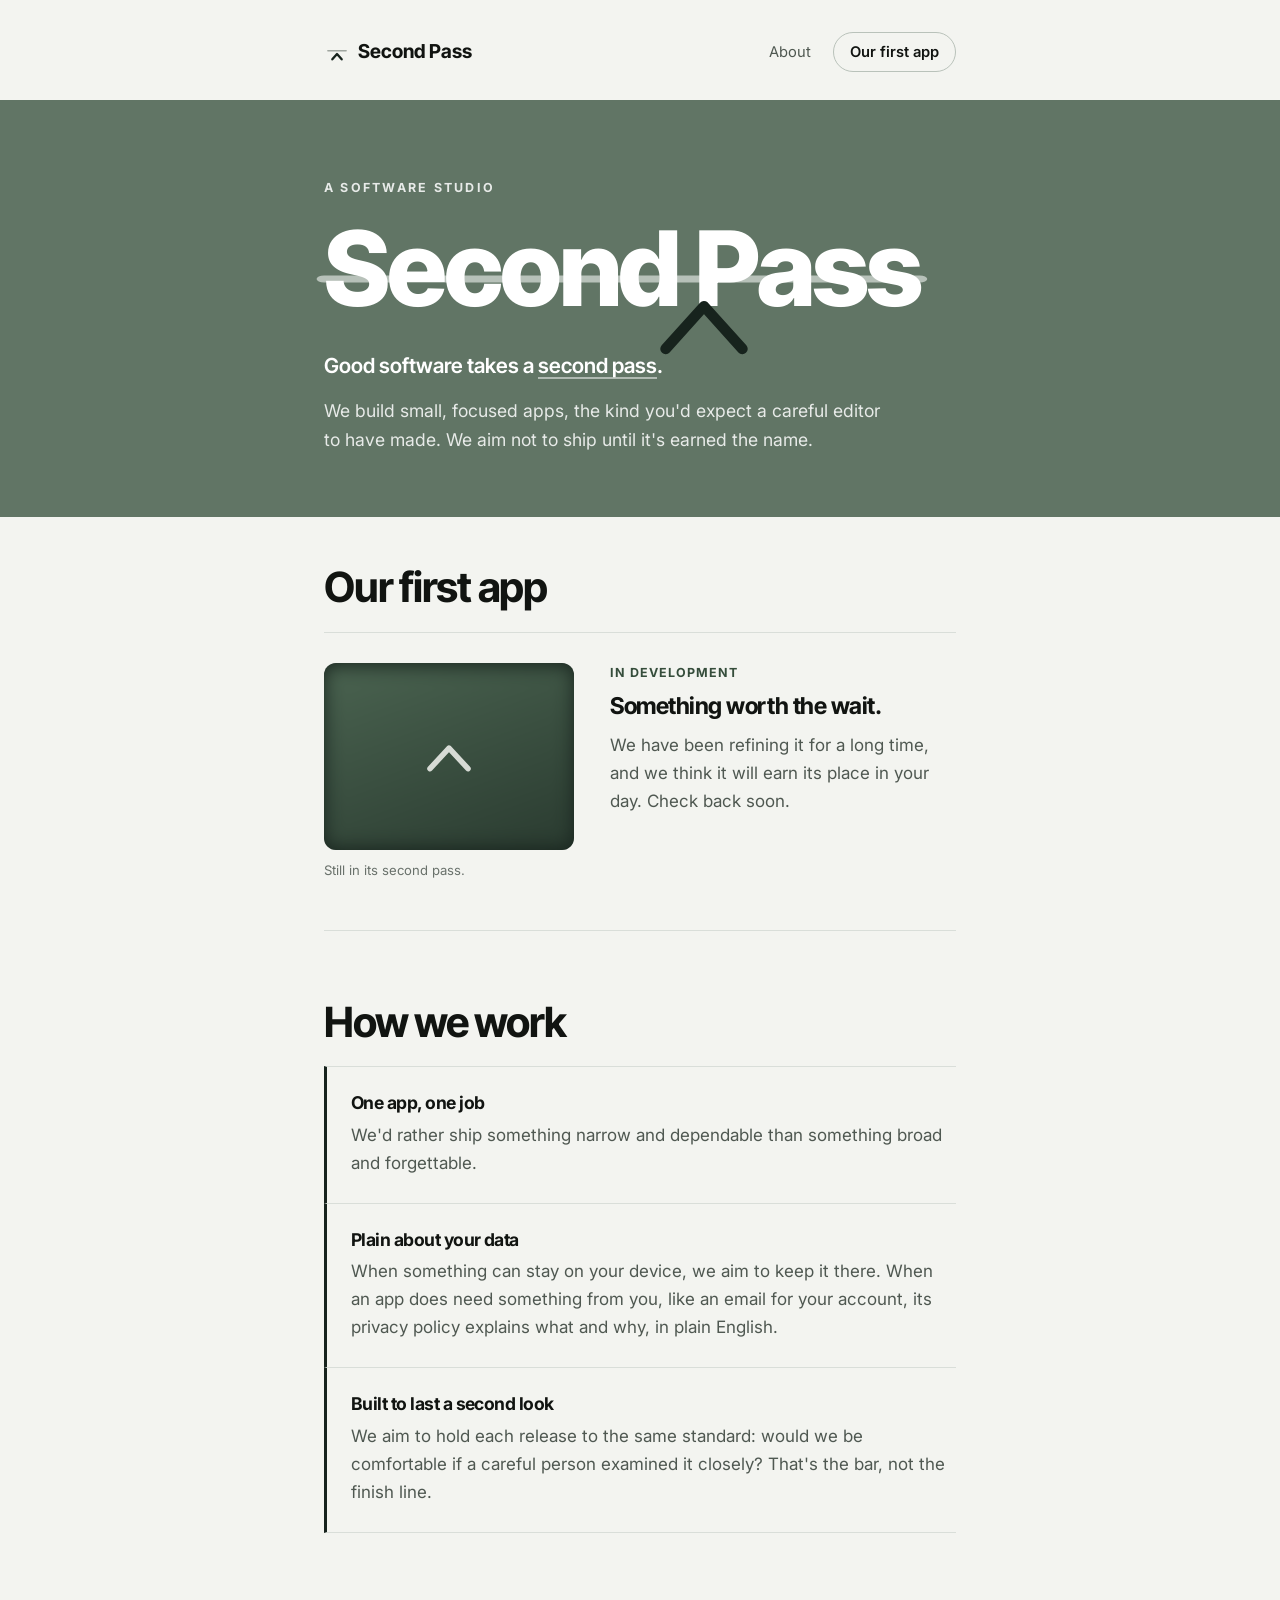
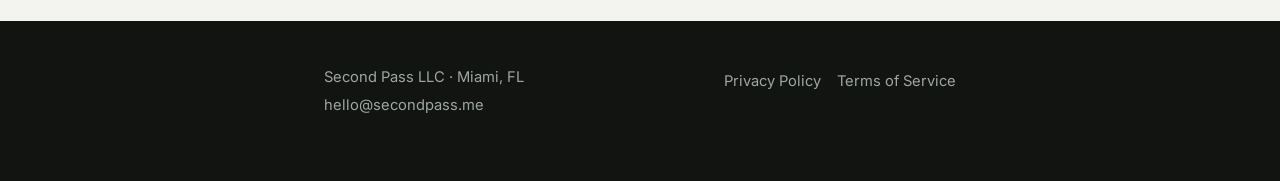
==== commit fe80e536: "Email update" ====
--- a/index.html
+++ b/index.html
@@ -29,7 +29,7 @@
   <a class="wordmark" href="index.html"><svg class="wordmark-icon" viewBox="0 0 100 100" aria-hidden="true"><path d="M15 45 L85 45" fill="none" stroke="#69716B" stroke-width="6" stroke-linecap="round" stroke-opacity="0.6"/><path d="M32 78 L50 58 L68 78" fill="none" stroke="#17231D" stroke-width="9" stroke-linecap="round" stroke-linejoin="round"/></svg><span>Second Pass</span></a>
   <nav class="site-nav">
     <a href="about.html">About</a>
-    <a class="nav-cta" href="#notify">Get notified</a>
+    <a class="nav-cta" href="#notify">Our first app</a>
   </nav>
 </header>
 
@@ -61,16 +61,8 @@
     <div class="teaser-copy">
       <p class="status">In development</p>
       <h3>Something worth the wait.</h3>
-      <p>We have been refining it for a long time, and we think it will earn its place in your day. Leave your email and we&rsquo;ll let you know the day it arrives.</p>
+      <p>We have been refining it for a long time, and we think it will earn its place in your day. Check back soon.</p>
 
-      <form class="notify-form" action="https://buttondown.com/api/emails/embed-subscribe/BUTTONDOWN_USERNAME" method="post" target="bd-frame">
-        <label for="notify-email" class="sr-only">Email address</label>
-        <input type="email" name="email" id="notify-email" placeholder="you@example.com" autocomplete="email" required>
-        <button type="submit" class="btn btn-dark">Get notified</button>
-        <p class="form-note">We'll email you when it launches.</p>
-      </form>
-      <p class="form-thanks" role="status" hidden>You're on the list. Check your inbox to confirm.</p>
-      <iframe name="bd-frame" title="Signup" hidden></iframe>
     </div>
   </div>
 </section>
@@ -105,24 +97,6 @@
   </div>
 </footer>
 
-<script>
-(function () {
-  // Signup: posts to Buttondown in a hidden frame, then shows a thank-you.
-  // Until the Buttondown username is set, fall back to email.
-  var form = document.querySelector('.notify-form');
-  var thanks = document.querySelector('.form-thanks');
-  form.addEventListener('submit', function (e) {
-    var email = form.querySelector('input[type=email]').value;
-    if (form.action.indexOf('BUTTONDOWN_USERNAME') !== -1) {
-      e.preventDefault();
-      window.location.href = 'mailto:hello@secondpass.me?subject=Notify%20me%20at%20launch&body=' + encodeURIComponent('Please add ' + email + ' to the launch list.');
-      return;
-    }
-    setTimeout(function () { form.hidden = true; thanks.hidden = false; }, 300);
-  });
-
-})();
-</script>
 
 </body>
 </html>
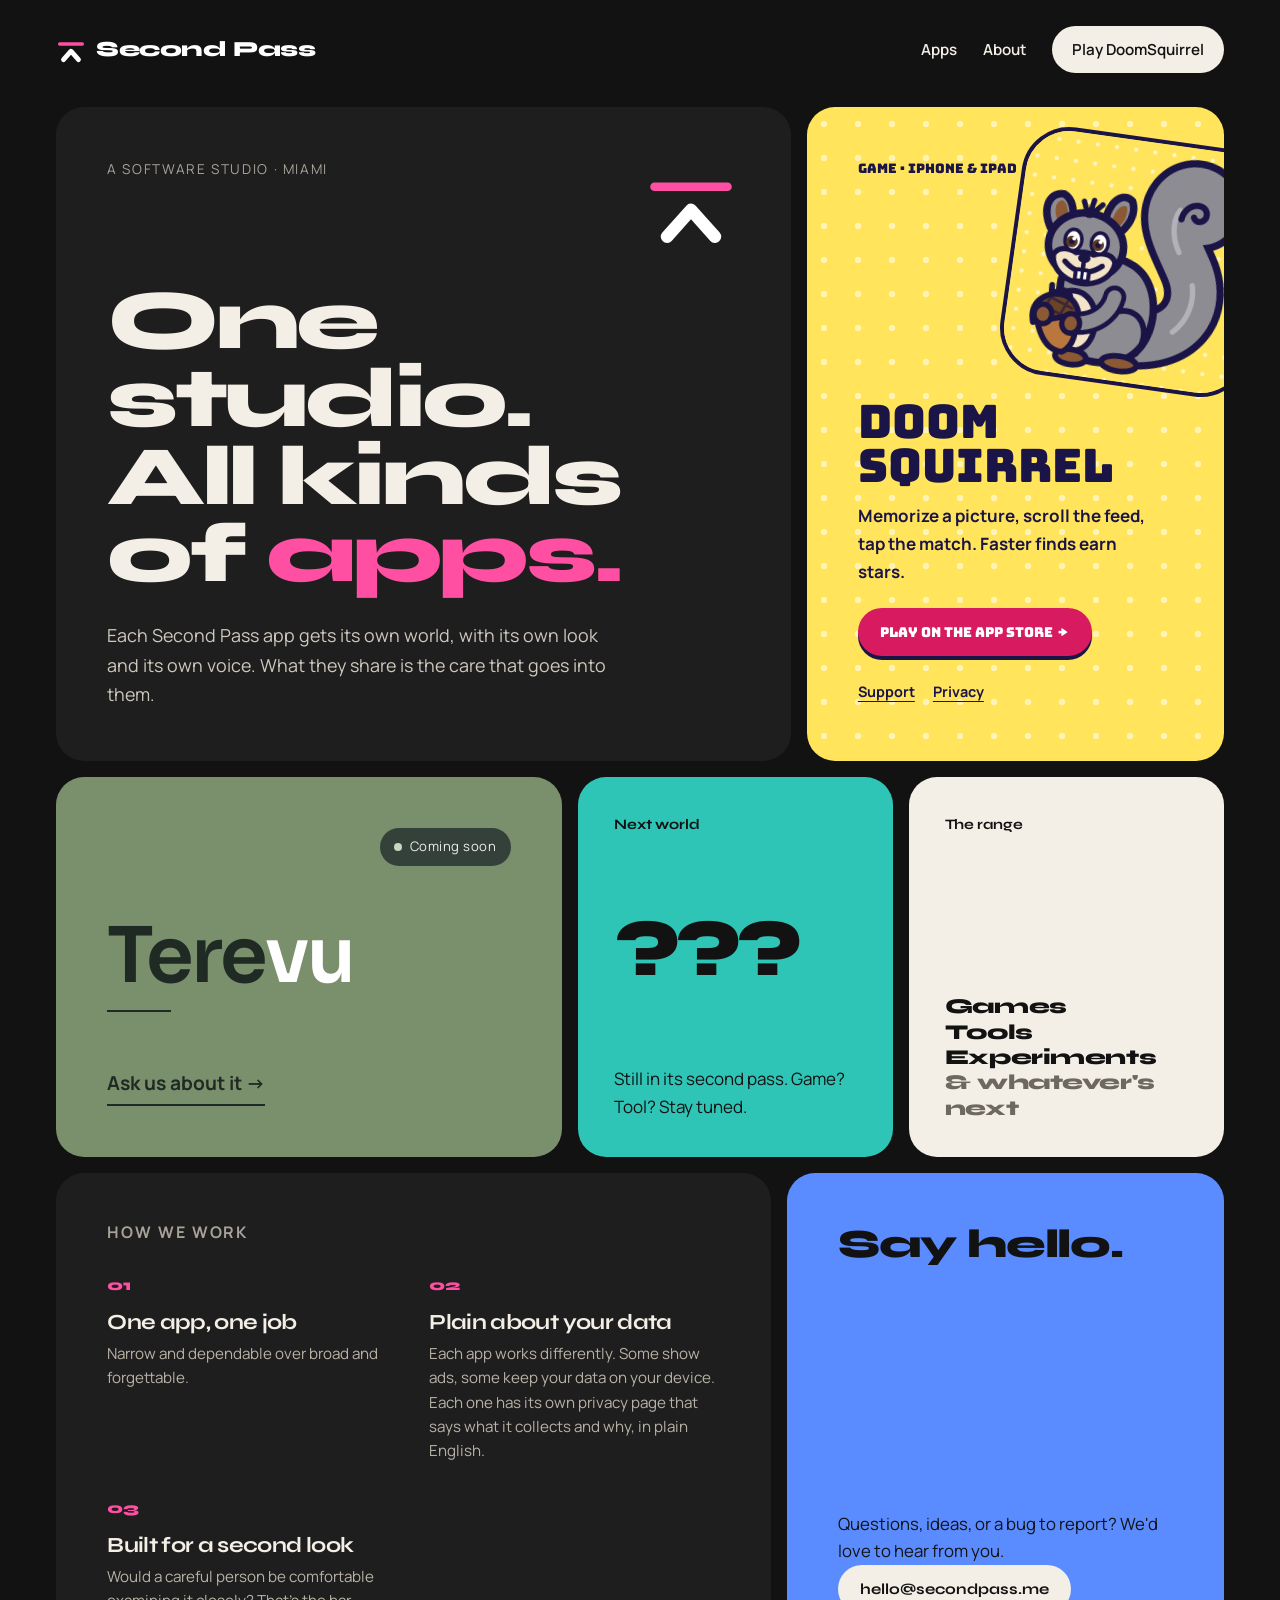
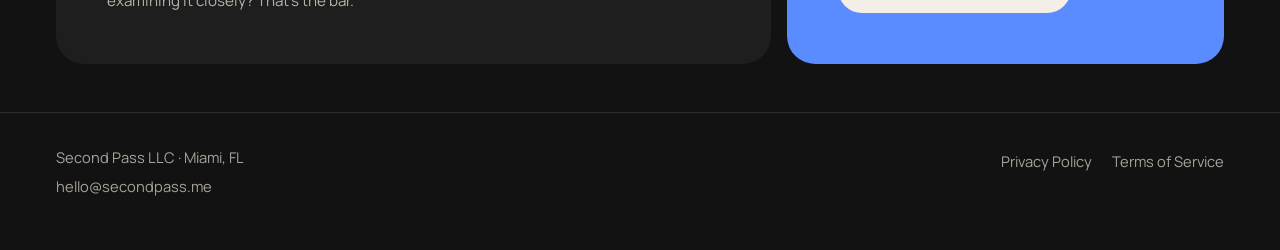
==== commit 010a35fc: "Launch redesign with DoomSquirrel" ====
--- a/index.html
+++ b/index.html
@@ -6,86 +6,144 @@
 <meta property="og:type" content="website">
 <meta property="og:site_name" content="Second Pass">
 <meta property="og:title" content="Second Pass | A Software Studio">
-<meta property="og:description" content="Second Pass is a Miami-based software studio building small, focused apps.">
+<meta property="og:description" content="Second Pass is a Miami-based software studio making games, tools and other small apps.">
 <meta property="og:url" content="https://secondpass.me/">
-<meta property="og:image" content="https://secondpass.me/og-image.png">
+<meta property="og:image" content="https://secondpass.me/og-image.png?v=3">
 <meta property="og:image:width" content="1200">
 <meta property="og:image:height" content="630">
 <meta name="twitter:card" content="summary_large_image">
-<link rel="icon" type="image/png" sizes="32x32" href="favicon-32.png?v=2">
-<link rel="icon" type="image/svg+xml" href="favicon.svg?v=2">
-<link rel="apple-touch-icon" href="apple-touch-icon.png?v=2">
+<meta property="og:image:alt" content="Second Pass logo with the line One studio. All kinds of apps., beside tiles for DoomSquirrel and Terevu.">
+<link rel="canonical" href="https://secondpass.me/">
+<script type="application/ld+json">
+{
+  "@context": "https://schema.org",
+  "@graph": [
+    {
+      "@type": "Organization",
+      "@id": "https://secondpass.me/#org",
+      "name": "Second Pass",
+      "legalName": "Second Pass LLC",
+      "url": "https://secondpass.me/",
+      "logo": "https://secondpass.me/apple-touch-icon.png",
+      "email": "hello@secondpass.me",
+      "address": { "@type": "PostalAddress", "addressLocality": "Miami", "addressRegion": "FL", "addressCountry": "US" }
+    },
+    {
+      "@type": "WebSite",
+      "@id": "https://secondpass.me/#site",
+      "url": "https://secondpass.me/",
+      "name": "Second Pass",
+      "publisher": { "@id": "https://secondpass.me/#org" }
+    }
+  ]
+}
+</script>
+<meta name="theme-color" content="#121212">
+<link rel="icon" type="image/png" sizes="32x32" href="favicon-32.png?v=3">
+<link rel="icon" type="image/svg+xml" href="favicon.svg?v=3">
+<link rel="apple-touch-icon" href="apple-touch-icon.png?v=3">
 <title>Second Pass | A Software Studio</title>
-<meta name="description" content="Second Pass is a Miami-based software studio building small, focused apps.">
+<meta name="description" content="Second Pass is a Miami-based software studio making games, tools and other small apps.">
 <link rel="preconnect" href="https://fonts.googleapis.com">
 <link rel="preconnect" href="https://fonts.gstatic.com" crossorigin>
-<link href="https://fonts.googleapis.com/css2?family=Inter:wght@400;500;600;700&family=Inter+Tight:wght@400;500;600;700;800&display=swap" rel="stylesheet">
-<link rel="stylesheet" href="styles.css?v=2">
-<script>document.documentElement.classList.add('js');</script>
+<link href="https://fonts.googleapis.com/css2?family=Syne:wght@500;700;800&family=Manrope:wght@400;600;700&family=Bungee&family=Sora:wght@600&display=swap" rel="stylesheet">
+<link rel="stylesheet" href="styles.css?v=3">
 </head>
 <body>
 
 <header class="site">
-  <a class="wordmark" href="index.html"><svg class="wordmark-icon" viewBox="0 0 100 100" aria-hidden="true"><path d="M15 45 L85 45" fill="none" stroke="#69716B" stroke-width="6" stroke-linecap="round" stroke-opacity="0.6"/><path d="M32 78 L50 58 L68 78" fill="none" stroke="#17231D" stroke-width="9" stroke-linecap="round" stroke-linejoin="round"/></svg><span>Second Pass</span></a>
-  <nav class="site-nav">
+  <a class="wordmark" href="index.html"><svg class="wordmark-icon" viewBox="0 0 100 100" aria-hidden="true"><path d="M12 30 L88 30" fill="none" stroke="#FF4FA3" stroke-width="11" stroke-linecap="round"/><path d="M25 82 L50 54 L75 82" fill="none" stroke="#FFFFFF" stroke-width="16" stroke-linecap="round" stroke-linejoin="round"/></svg><span>Second Pass</span></a>
+  <nav class="site-nav" aria-label="Main">
+    <a href="#apps">Apps</a>
     <a href="about.html">About</a>
-    <a class="nav-cta" href="#notify">Our first app</a>
+    <a class="nav-cta" href="https://apps.apple.com/app/id6830947464">Play DoomSquirrel</a>
   </nav>
 </header>
 
-<div class="hero">
-  <div class="wrap">
-    <p class="eyebrow">A software studio</p>
-    <h1 class="name-hero" aria-label="Second Pass">
-      <span class="letter" aria-hidden="true" style="animation-delay:0.64s">S</span><span class="letter" aria-hidden="true" style="animation-delay:0.58s">e</span><span class="letter" aria-hidden="true" style="animation-delay:0.52s">c</span><span class="letter" aria-hidden="true" style="animation-delay:0.46s">o</span><span class="letter" aria-hidden="true" style="animation-delay:0.40s">n</span><span class="letter" aria-hidden="true" style="animation-delay:0.34s">d</span> <span class="letter" aria-hidden="true" style="animation-delay:0.28s">P</span><span class="letter" aria-hidden="true" style="animation-delay:0.22s">a</span><span class="letter" aria-hidden="true" style="animation-delay:0.16s">s</span><span class="letter" aria-hidden="true" style="animation-delay:0.10s">s</span>
-      <svg class="edit-overlay" viewBox="0 0 400 140" preserveAspectRatio="none" aria-hidden="true">
-        <path class="strike" d="M0 85 L400 85"/>
-      </svg>
-      <svg class="edit-caret" viewBox="0 0 40 24" width="0" height="0" aria-hidden="true"><path d="M2 22 L20 2 L38 22" fill="none"/></svg>
-    </h1>
-    <p class="tagline">Good software takes a <em>second pass</em>.</p>
-    <p class="lede">We build small, focused apps, the kind you'd expect a careful editor to have made. We aim not to ship until it's earned the name.</p>
+<main class="worlds" id="apps">
+
+  <div class="row">
+    <section class="tile tile-hero" aria-labelledby="hero-h">
+      <div class="top">
+        <p class="eyebrow">A software studio · Miami</p>
+        <svg class="big-mark" viewBox="0 0 100 100" aria-hidden="true"><path d="M12 30 L88 30" fill="none" stroke="#FF4FA3" stroke-width="9" stroke-linecap="round"/><path d="M25 82 L50 54 L75 82" fill="none" stroke="#FFFFFF" stroke-width="13" stroke-linecap="round" stroke-linejoin="round"/></svg>
+      </div>
+      <h1 id="hero-h">One studio.<br>All kinds<br>of <span>apps.</span></h1>
+      <p class="lede">Each Second Pass app gets its own world, with its own look and its own voice. What they share is the care that goes into them.</p>
+    </section>
+
+    <section class="tile tile-doom" aria-labelledby="doom-h">
+      <span class="kicker">Game · iPhone &amp; iPad</span>
+      <img class="app-icon" src="images/doomsquirrel-icon.png" alt="" width="250" height="250">
+      <div class="body">
+        <h2 id="doom-h">Doom<br>Squirrel</h2>
+        <p>Memorize a picture, scroll the feed, tap the match. Faster finds earn stars.</p>
+        <a class="play" href="https://apps.apple.com/app/id6830947464">Play on the App Store →</a>
+        <div class="small-links">
+          <a href="doomsquirrel-support.html">Support</a>
+          <a href="doomsquirrel-privacy.html">Privacy</a>
+        </div>
+      </div>
+    </section>
   </div>
-</div>
 
-<section class="block" id="notify">
-  <h2>Our first app</h2>
-  <div class="app-teaser">
-    <figure class="teaser-visual" aria-hidden="true">
-      <div class="teaser-frame">
-        <div class="teaser-screen"></div>
-        <svg class="teaser-mark" viewBox="0 0 40 24" aria-hidden="true"><path d="M8 20 L20 7 L32 20"/></svg>
+  <div class="row">
+    <a class="tile tile-terevu" href="#contact">
+      <div class="status-row"><span class="pill-soon">Coming soon</span></div>
+      <div>
+        <h2>Tere<span>vu</span></h2>
+        <div class="rule-short"></div>
       </div>
-      <figcaption>Still in its second pass.</figcaption>
-    </figure>
-    <div class="teaser-copy">
-      <p class="status">In development</p>
-      <h3>Something worth the wait.</h3>
-      <p>We have been refining it for a long time, and we think it will earn its place in your day. Check back soon.</p>
+      <span class="cta">Ask us about it →</span>
+    </a>
 
+    <a class="tile tile-next" href="#contact">
+      <span class="kicker">Next world</span>
+      <h2 aria-hidden="true">???</h2>
+      <p>Still in its second pass. Game? Tool? Stay tuned.</p>
+    </a>
+
+    <div class="tile tile-range">
+      <span class="kicker">The range</span>
+      <ul>
+        <li>Games</li>
+        <li>Tools</li>
+        <li>Experiments</li>
+        <li class="muted">&amp; whatever's next</li>
+      </ul>
     </div>
   </div>
-</section>
 
-<div class="mark-rule" aria-hidden="true"></div>
+  <div class="row">
+    <section class="tile tile-rules" aria-labelledby="rules-h">
+      <h2 id="rules-h">How we work</h2>
+      <div>
+        <p class="num">01</p>
+        <h3>One app, one job</h3>
+        <p>Narrow and dependable over broad and forgettable.</p>
+      </div>
+      <div>
+        <p class="num">02</p>
+        <h3>Plain about your data</h3>
+        <p>Each app works differently. Some show ads, some keep your data on your device. Each one has its own privacy page that says what it collects and why, in plain English.</p>
+      </div>
+      <div>
+        <p class="num">03</p>
+        <h3>Built for a second look</h3>
+        <p>Would a careful person be comfortable examining it closely? That's the bar.</p>
+      </div>
+    </section>
 
-<section class="block">
-  <h2>How we work</h2>
-  <ul class="principles">
-    <li>
-      <h3>One app, one job</h3>
-      <p>We'd rather ship something narrow and dependable than something broad and forgettable.</p>
-    </li>
-    <li>
-      <h3>Plain about your data</h3>
-      <p>When something can stay on your device, we aim to keep it there. When an app does need something from you, like an email for your account, its privacy policy explains what and why, in plain English.</p>
-    </li>
-    <li>
-      <h3>Built to last a second look</h3>
-      <p>We aim to hold each release to the same standard: would we be comfortable if a careful person examined it closely? That's the bar, not the finish line.</p>
-    </li>
-  </ul>
-</section>
+    <section class="tile tile-notify" id="contact" aria-labelledby="contact-h">
+      <h2 id="contact-h">Say hello.</h2>
+      <div>
+        <p class="contact-copy">Questions, ideas, or a bug to report? We'd love to hear from you.</p>
+        <a class="contact-btn" href="mailto:hello@secondpass.me">hello@secondpass.me</a>
+      </div>
+    </section>
+  </div>
+
+</main>
 
 <footer class="site">
   <div class="wrap">
--- a/styles.css
+++ b/styles.css
@@ -1,36 +1,36 @@
 /* ===========================================================
-   Second Pass — Editorial Quiet Luxury
-   Built against the Second Pass design system, v1.0 (2026).
-   Calm over clutter. Editorial over SaaS. Green is an accent,
-   not the entire identity.
+   Second Pass — Many Worlds (v2.0, 2026)
+   A dark studio frame. Each app brings its own colors and type;
+   the studio itself owns pink + white and the strike-and-caret mark.
+   Loads its own fonts so the legal and support pages pick up the
+   new look without any change to their HTML.
    =========================================================== */
 
+@import url("https://fonts.googleapis.com/css2?family=Syne:wght@500;700;800&family=Manrope:wght@400;600;700&display=swap");
+
 :root {
-  --color-black: #111411;
-  --color-hunter: #17231D;
-  --color-forest: #354D3B;
-  --color-sage: #617565;
-  --color-soft-sage: #A7B8A8;
-
-  --color-background: #F3F4F0;
-  --color-surface: #FFFFFF;
-  --color-surface-soft: #ECEFEA;
-
-  --color-text: #111411;
-  --color-text-secondary: #4F5851;
-  --color-text-muted: #69716B;
-
-  --color-border: #D9DED9;
-  --color-border-dark: #B9C2BA;
-
-  --font-sans: "Inter", -apple-system, BlinkMacSystemFont, "Segoe UI", Helvetica, Arial, sans-serif;
-  --font-display: "Inter Tight", "Inter", -apple-system, BlinkMacSystemFont, "Segoe UI", sans-serif;
-
-  --radius-md: 10px;
-  --radius-pill: 999px;
-
+  --sp-pink: #FF4FA3;
+  --sp-white: #FFFFFF;
+
+  --bg: #121212;
+  --tile: #1E1E1E;
+  --line: #2C2C2C;
+  --text: #F4EFE6;
+  --text-2: #CFC9BD;
+  --text-3: #A8A399;
+  --cream: #F4EFE6;
+
+  --teal: #2EC4B6;
+  --blue: #5B8CFF;
+
+  --font-sans: "Manrope", -apple-system, BlinkMacSystemFont, "Segoe UI", Helvetica, Arial, sans-serif;
+  --font-display: "Syne", "Manrope", -apple-system, BlinkMacSystemFont, "Segoe UI", sans-serif;
+
+  --radius: 28px;
+  --radius-sm: 12px;
   --max-w: 760px;
-  --margin: clamp(20px, 6vw, 64px);
+  --max-w-wide: 1320px;
+  --margin: clamp(20px, 5vw, 56px);
 }
 
 * { box-sizing: border-box; }
@@ -38,8 +38,8 @@
 
 body {
   margin: 0;
-  background: var(--color-background);
-  color: var(--color-text);
+  background: var(--bg);
+  color: var(--text);
   font-family: var(--font-sans);
   font-size: 17px;
   line-height: 1.65;
@@ -48,459 +48,380 @@
 
 h1, h2, h3 {
   font-family: var(--font-display);
-  font-weight: 700;
-  line-height: 1.1;
+  font-weight: 800;
+  line-height: 1.05;
   letter-spacing: -0.03em;
   margin: 0 0 0.5em;
-  color: var(--color-text);
-}
-
+  color: var(--text);
+}
 h1 { font-size: clamp(2.4rem, 6vw, 3.8rem); }
-h2 { font-size: clamp(1.8rem, 4vw, 2.6rem); font-weight: 700; }
-h3 { font-size: 1.15rem; font-weight: 700; font-family: var(--font-sans); color: var(--color-text); }
-
-p { margin: 0 0 1.1em; max-width: 62ch; color: var(--color-text); }
-p em { font-style: normal; color: var(--color-hunter); font-weight: 600; }
-
-a { color: var(--color-text); text-underline-offset: 4px; text-decoration-color: var(--color-hunter); }
-a:hover { color: var(--color-hunter); }
-
-a:focus-visible, .btn:focus-visible {
-  outline: 2px solid var(--color-hunter);
+h2 { font-size: clamp(1.8rem, 4vw, 2.6rem); }
+h3 { font-size: 1.2rem; font-weight: 700; }
+
+p { margin: 0 0 1.1em; max-width: 62ch; color: var(--text); }
+p em { font-style: normal; color: var(--sp-pink); font-weight: 600; }
+
+a { color: var(--text); text-underline-offset: 4px; text-decoration-color: var(--sp-pink); }
+a:hover { color: var(--sp-pink); }
+
+a:focus-visible, button:focus-visible, input:focus-visible, .btn:focus-visible {
+  outline: 2px solid var(--sp-pink);
   outline-offset: 3px;
-  border-radius: 2px;
-}
-
-.wrap {
-  max-width: var(--max-w);
+}
+
+.wrap { max-width: var(--max-w); margin: 0 auto; padding: 0 var(--margin); }
+
+.sr-only {
+  position: absolute; width: 1px; height: 1px; padding: 0; margin: -1px;
+  overflow: hidden; clip: rect(0 0 0 0); white-space: nowrap; border: 0;
+}
+
+/* ---------- header (shared) ---------- */
+
+header.site {
+  max-width: var(--max-w-wide);
   margin: 0 auto;
-  padding: 0 var(--margin);
-}
-
-/* ---------- header ---------- */
-
-header.site {
-  padding: 32px var(--margin) 0;
-  max-width: var(--max-w);
-  margin: 0 auto;
+  padding: 26px var(--margin);
   display: flex;
   justify-content: space-between;
-  align-items: baseline;
+  align-items: center;
   gap: 16px;
   flex-wrap: wrap;
 }
 
 .wordmark {
   font-family: var(--font-display);
-  font-weight: 700;
-  font-size: 1.2rem;
-  color: var(--color-text);
+  font-weight: 800;
+  font-size: 1.35rem;
+  letter-spacing: -0.02em;
+  color: var(--sp-white);
   text-decoration: none;
   display: flex;
   align-items: center;
-  gap: 8px;
-}
-.wordmark-icon { width: 26px; height: 26px; flex-shrink: 0; }
-
-nav.site-nav { display: flex; gap: 26px; }
+  gap: 10px;
+}
+.wordmark:hover { color: var(--sp-white); }
+.wordmark-icon { width: 30px; height: 30px; flex-shrink: 0; overflow: visible; }
+/* recolors the mark on every page, including pages whose SVG still
+   carries the old inline colors (CSS beats SVG presentation attributes) */
+.wordmark-icon path:first-child { stroke: var(--sp-pink); stroke-opacity: 1; }
+.wordmark-icon path:last-child { stroke: var(--sp-white); }
+
+nav.site-nav { display: flex; flex-wrap: wrap; align-items: center; gap: 26px; }
 nav.site-nav a {
-  font-size: 0.92rem;
-  color: var(--color-text-secondary);
+  font-size: 0.95rem;
+  font-weight: 600;
+  color: var(--text);
   text-decoration: none;
-}
-nav.site-nav a:hover, nav.site-nav a[aria-current="page"] { color: var(--color-hunter); }
-
-/* ---------- hero ---------- */
-
-.hero {
-  background: var(--color-sage);
-  padding: 72px 0 44px;
-}
-
+  padding: 10px 0;
+}
+nav.site-nav a:hover, nav.site-nav a[aria-current="page"] { color: var(--sp-pink); }
+nav.site-nav a.nav-cta {
+  color: var(--bg);
+  background: var(--cream);
+  border-radius: 999px;
+  padding: 11px 20px;
+}
+nav.site-nav a.nav-cta:hover { background: var(--sp-pink); color: var(--bg); }
+
+/* ---------- inner-page hero (about, legal, support) ---------- */
+
+.hero { padding: 56px 0 24px; }
 .hero .eyebrow {
   display: inline-block;
-  color: #FFFFFF;
-  font-size: 0.78rem;
+  color: var(--sp-pink);
+  font-size: 0.8rem;
   font-weight: 700;
-  letter-spacing: 0.18em;
+  letter-spacing: 0.16em;
   text-transform: uppercase;
-  margin-bottom: 20px;
-  opacity: 0.85;
-}
-
-/* the big animated name */
-.name-hero {
-  position: relative;
+  margin-bottom: 16px;
+}
+.hero h1 { color: var(--text); margin-bottom: 0.3em; }
+.hero .lede { font-size: 1.12rem; color: var(--text-2); max-width: 56ch; }
+
+/* ---------- sections, rules ---------- */
+
+.rule { border: none; border-top: 1px solid var(--line); margin: 0; }
+
+section.block { padding: 48px var(--margin); max-width: var(--max-w); margin: 0 auto; }
+section.block.tight { padding-top: 24px; padding-bottom: 24px; }
+
+/* ---------- principles (inner pages) ---------- */
+
+.principles { margin: 0; padding: 0; list-style: none; }
+.principles li { border-top: 1px solid var(--line); padding: 26px 0; }
+.principles li:last-child { border-bottom: 1px solid var(--line); }
+.principles h3 { margin-bottom: 8px; }
+.principles p { margin-bottom: 0; color: var(--text-2); }
+
+/* ---------- legal page typography ---------- */
+
+.legal h2 {
+  margin-top: 1.8em;
+  font-size: 1.2rem;
+  font-weight: 700;
+  color: var(--text);
+}
+.legal .updated { color: var(--text-3); font-size: 0.9rem; margin-bottom: 2.5em; }
+.legal .draft-note {
+  border: 1px solid var(--line);
+  border-radius: var(--radius-sm);
+  padding: 16px 18px;
+  font-size: 0.92rem;
+  color: var(--text-2);
+  margin-bottom: 2.5em;
+}
+.legal p, .legal li { color: var(--text); }
+.legal a { color: var(--text); }
+
+/* ---------- buttons ---------- */
+
+.btn {
   display: inline-block;
-  white-space: nowrap;
-  font-family: var(--font-display);
-  font-weight: 800;
-  font-size: clamp(2.6rem, 13vw, 6.5rem);
-  line-height: 0.95;
-  letter-spacing: -0.03em;
-  margin: 0 0 1.15em;
-  color: #FFFFFF;
-}
-
-.name-hero .letter {
-  display: inline-block;
-  opacity: 0;
-  transform: translateX(36px);
-  animation: letter-in 0.5s cubic-bezier(0.16, 1, 0.3, 1) forwards;
-}
-
-@keyframes letter-in {
-  to { opacity: 1; transform: translateX(0); }
-}
-
-@media (prefers-reduced-motion: reduce) {
-  .name-hero .letter {
-    animation: none;
-    opacity: 1;
-    transform: none;
-  }
-}
-
-/* the edit mark: strike, then caret below, drawn in after the letters land */
-.name-hero .edit-overlay {
-  position: absolute;
-  inset: 0;
-  width: 100%;
-  height: 100%;
-  pointer-events: none;
-  overflow: visible;
-}
-
-.name-hero .edit-overlay .strike {
-  fill: none;
-  stroke: #FFFFFF;
-  stroke-opacity: 0.55;
-  stroke-width: 10;
-  stroke-linecap: round;
-  stroke-dasharray: 400;
-  stroke-dashoffset: 400;
-  animation: sp-draw 0.4s ease-out 1.25s forwards;
-}
-
-/* caret lives in its own uniformly scaled svg so it keeps the logo's 36:20 shape */
-.name-hero .edit-caret {
-  position: absolute;
-  left: 63.75%;
-  top: 0.8em;
-  width: 0.82em;
-  height: 0.492em;
-  transform: translateX(-50%);
-  overflow: visible;
-  pointer-events: none;
-}
-
-.name-hero .edit-caret path {
-  fill: none;
-  stroke: var(--color-hunter);
-  stroke-width: 5;
-  stroke-linecap: round;
-  stroke-linejoin: round;
-  stroke-dasharray: 54;
-  stroke-dashoffset: 54;
-  animation: sp-draw 0.35s cubic-bezier(0.65, 0, 0.35, 1) 1.65s forwards;
-}
-
-@keyframes sp-draw {
-  to { stroke-dashoffset: 0; }
-}
-
-@media (prefers-reduced-motion: reduce) {
-  .name-hero .edit-overlay .strike,
-  .name-hero .edit-caret path {
-    animation: none;
-    stroke-dashoffset: 0;
-  }
-}
-
-.hero .tagline {
-  font-size: 1.3rem;
-  font-family: var(--font-display);
+  padding: 13px 24px;
+  border: 1px solid var(--text-3);
+  border-radius: 999px;
+  color: var(--text);
+  text-decoration: none;
+  font-size: 0.95rem;
   font-weight: 600;
-  color: #FFFFFF;
-  margin-bottom: 0.6em;
-}
-
-.hero .tagline em { font-style: normal; color: #FFFFFF; text-decoration: underline; text-decoration-color: rgba(255,255,255,0.5); text-underline-offset: 4px; }
-
-.hero h1 { color: #FFFFFF; margin-bottom: 0.3em; }
-
-.hero .lede { font-size: 1.1rem; color: rgba(255, 255, 255, 0.85); max-width: 52ch; }
-
-/* ---------- rule / section ---------- */
-
-.rule {
-  border: none;
-  border-top: 1px solid var(--color-border);
-  margin: 0;
-}
-
-section.block {
-  padding: 48px var(--margin);
-  max-width: var(--max-w);
-  margin: 0 auto;
-}
-
-section.block.tight { padding-top: 24px; padding-bottom: 24px; }
-
-/* ---------- "Latest" feed ---------- */
-
-.log-item {
-  border-top: 1px solid var(--color-border);
-  padding: 30px 0;
-  display: grid;
-  grid-template-columns: 120px 1fr;
-  gap: 20px;
-}
-
-.log-item:last-child { border-bottom: 1px solid var(--color-border); }
-
-.log-item .status {
-  font-size: 0.78rem;
-  font-weight: 700;
-  letter-spacing: 0.08em;
-  text-transform: uppercase;
-  font-family: var(--font-sans);
-  color: var(--color-text-muted);
-  padding-top: 0.2em;
-}
-
-.log-item .status.live { color: var(--color-hunter); }
-
-.log-item h3 { margin-bottom: 8px; }
-.log-item p { margin-bottom: 10px; color: var(--color-text-secondary); }
-.log-item a.visit { font-size: 0.95rem; color: var(--color-hunter); text-decoration-color: var(--color-hunter); font-weight: 600; }
-
-@media (max-width: 480px) {
-  .log-item { grid-template-columns: 1fr; gap: 6px; }
-}
-
-/* ---------- principles ---------- */
-
-.principles { margin: 0; padding: 0; list-style: none; }
-.principles li {
-  border-top: 1px solid var(--color-border);
-  border-left: 3px solid var(--color-hunter);
-  padding: 26px 0 26px 24px;
-}
-.principles li:last-child { border-bottom: 1px solid var(--color-border); }
-.principles h3 { margin-bottom: 8px; font-family: var(--font-sans); font-weight: 700; font-size: 1.1rem; }
-.principles p { margin-bottom: 0; color: var(--color-text-secondary); }
-
-/* ---------- footer ---------- */
+  margin-top: 8px;
+  transition: background 160ms ease, color 160ms ease, border-color 160ms ease;
+}
+.btn:hover { background: var(--cream); border-color: var(--cream); color: var(--bg); }
+.btn-dark { background: var(--cream); border-color: var(--cream); color: var(--bg); cursor: pointer; font-family: inherit; }
+.btn-dark:hover { background: var(--sp-pink); border-color: var(--sp-pink); color: var(--bg); }
+
+/* ---------- footer (shared) ---------- */
 
 footer.site {
-  padding: 44px var(--margin) 60px;
-  max-width: 100%;
-  margin: 40px 0 0;
-  background: var(--color-black);
-  color: #9EA79F;
+  max-width: var(--max-w-wide);
+  margin: 40px auto 0;
+  padding: 32px var(--margin) 48px;
+  color: var(--text-3);
   font-size: 0.92rem;
-}
-
+  border-top: 1px solid var(--line);
+}
 footer.site .wrap {
+  max-width: none;
+  padding: 0;
   display: flex;
   flex-wrap: wrap;
   justify-content: space-between;
   gap: 16px;
 }
-
-footer.site a { color: #9EA79F; text-decoration-color: transparent; padding: 4px 0; display: inline-block; }
-footer.site a:hover { color: var(--color-soft-sage); }
-footer.site .legal-links { display: flex; gap: 16px; flex-wrap: wrap; }
-
-/* ---------- legal page typography ---------- */
-
-.legal h2 {
-  margin-top: 1.8em;
-  font-size: 1.15rem;
-  font-family: var(--font-sans);
-  font-weight: 700;
-  color: var(--color-forest);
-}
-.legal .updated { color: var(--color-text-muted); font-size: 0.9rem; margin-bottom: 2.5em; }
-.legal .draft-note {
-  border: 1px solid var(--color-border);
-  padding: 16px 18px;
-  font-size: 0.92rem;
-  color: var(--color-text-secondary);
-  margin-bottom: 2.5em;
-}
-.legal p, .legal li { color: var(--color-text); }
-
-/* ---------- misc ---------- */
-
-.btn {
+footer.site a { color: var(--text-3); text-decoration-color: transparent; padding: 4px 0; display: inline-block; }
+footer.site a:hover { color: var(--sp-pink); }
+footer.site .legal-links { display: flex; gap: 20px; flex-wrap: wrap; }
+
+/* ===========================================================
+   Home page: the bento of worlds
+   =========================================================== */
+
+.worlds {
+  max-width: var(--max-w-wide);
+  margin: 0 auto;
+  padding: 8px var(--margin);
+  display: flex;
+  flex-direction: column;
+  gap: 16px;
+}
+.row { display: flex; flex-wrap: wrap; gap: 16px; }
+
+.tile {
+  border-radius: var(--radius);
+  padding: clamp(28px, 4vw, 52px);
+  min-width: 0;
+  display: flex;
+  flex-direction: column;
+  justify-content: space-between;
+  gap: 28px;
+  text-decoration: none;
+  position: relative;
+  overflow: hidden;
+}
+.tile p { margin: 0; }
+
+/* studio hero */
+.tile-hero { flex: 2 1 620px; background: var(--tile); min-height: 480px; }
+.tile-hero .top { display: flex; justify-content: space-between; align-items: flex-start; gap: 24px; }
+.tile-hero .eyebrow { font-size: 0.85rem; color: var(--text-3); letter-spacing: 0.12em; text-transform: uppercase; }
+.tile-hero .big-mark { width: 96px; height: 96px; flex-shrink: 0; }
+.tile-hero h1 {
+  font-size: clamp(3.1rem, 6.6vw, 6.5rem);
+  line-height: 0.92;
+  letter-spacing: -0.04em;
+  margin: 0;
+}
+.tile-hero h1 span { color: var(--sp-pink); }
+.tile-hero .lede { font-size: 1.12rem; color: var(--text-2); max-width: 520px; }
+
+/* DoomSquirrel: the game's own colors and type */
+.tile-doom {
+  flex: 1 1 360px;
+  min-height: 480px;
+  background-color: #FFE45C;
+  background-image: radial-gradient(rgba(255, 255, 255, 0.55) 3px, transparent 3px);
+  background-size: 34px 34px;
+  color: #1B1446;
+}
+.tile-doom .kicker { font-family: "Bungee", sans-serif; font-size: 0.82rem; }
+.tile-doom .app-icon {
+  position: absolute; right: -36px; top: 30px;
+  width: 250px; height: 250px;
+  border-radius: 48px;
+  border: 4px solid #1B1446;
+  transform: rotate(8deg);
+}
+.tile-doom .body { position: relative; }
+.tile-doom h2 {
+  font-family: "Bungee", sans-serif;
+  font-weight: 400;
+  font-size: clamp(2.3rem, 3.6vw, 3.3rem);
+  line-height: 0.95;
+  letter-spacing: 0;
+  color: #1B1446;
+  margin: 0 0 14px;
+}
+.tile-doom p { font-weight: 700; color: #1B1446; max-width: 290px; margin-bottom: 22px; }
+.tile-doom .play {
   display: inline-block;
-  padding: 13px 24px;
-  border: 1px solid var(--color-border-dark);
-  border-radius: var(--radius-md);
-  color: var(--color-black);
+  background: #D81B60;
+  color: #FFFFFF;
+  border-radius: 999px;
+  padding: 13px 22px;
+  font-family: "Bungee", sans-serif;
+  font-size: 0.85rem;
   text-decoration: none;
-  font-size: 0.95rem;
+  box-shadow: 0 4px 0 #1B1446;
+}
+.tile-doom .play:hover { color: #FFFFFF; transform: translateY(1px); box-shadow: 0 3px 0 #1B1446; }
+.tile-doom .small-links { margin-top: 18px; display: flex; gap: 18px; font-size: 0.9rem; font-weight: 700; }
+.tile-doom .small-links a { color: #1B1446; text-decoration-color: #1B1446; padding: 6px 0; }
+.tile-doom .small-links a:hover { color: #D81B60; }
+
+/* Terevu: name only until launch */
+.tile-terevu {
+  flex: 1.3 1 460px;
+  min-height: 380px;
+  background: #7A8F6B;
+  color: #1F2A24;
+}
+.tile-terevu:hover { color: #1F2A24; }
+.tile-terevu .status-row { display: flex; justify-content: flex-end; }
+.pill-soon {
+  display: inline-flex; align-items: center; gap: 8px;
+  background: #34413A; color: #EEEEE9;
+  border-radius: 999px; padding: 8px 14px;
+  font-size: 0.82rem; letter-spacing: 0.04em;
+}
+.pill-soon::before { content: ""; width: 8px; height: 8px; border-radius: 50%; background: #C9D6BE; }
+.tile-terevu h2 {
+  font-family: "Sora", sans-serif;
   font-weight: 600;
-  margin-top: 8px;
-  transition: border-color 160ms ease, background 160ms ease, color 160ms ease;
-}
-.btn:hover { border-color: var(--color-black); background: var(--color-black); color: #FFFFFF; }
-
-/* ===========================================================
-   v1.1 additions — teaser, signup, proof marks, header CTA
-   =========================================================== */
-
-.sr-only {
-  position: absolute; width: 1px; height: 1px; padding: 0; margin: -1px;
-  overflow: hidden; clip: rect(0 0 0 0); white-space: nowrap; border: 0;
-}
-
-/* header: breathing room above the hero, nav aligned to the wordmark */
-header.site { align-items: center; padding-bottom: 28px; }
-nav.site-nav { align-items: center; gap: 22px; }
-nav.site-nav a.nav-cta {
-  color: var(--color-black);
-  font-weight: 600;
-  border: 1px solid var(--color-border-dark);
-  border-radius: var(--radius-pill);
-  padding: 7px 16px;
-  transition: background 160ms ease, color 160ms ease, border-color 160ms ease;
-}
-nav.site-nav a.nav-cta:hover { background: var(--color-black); border-color: var(--color-black); color: #FFFFFF; }
-
-/* proof-mark divider: a rule with an insertion caret */
-.mark-rule {
-  max-width: var(--max-w);
-  margin: 0 auto;
-  padding: 0 var(--margin);
-  position: relative;
-  height: 22px;
-}
-.mark-rule::before {
-  content: "";
-  position: absolute;
-  left: var(--margin); right: var(--margin); top: 0;
-  border-top: 1px solid var(--color-border);
-}
-.mark-rule svg {
-  position: absolute; top: 2px; left: var(--margin);
-  width: 30px; height: 18px; overflow: visible;
-}
-.mark-rule path {
-  fill: none; stroke: var(--color-hunter); stroke-width: 3;
-  stroke-linecap: round; stroke-linejoin: round;
-}
-
-.section-lede { color: var(--color-text-secondary); margin-bottom: 1.6em; }
-
-/* first-app teaser */
-.app-teaser {
-  border-top: 1px solid var(--color-border);
-  padding-top: 30px;
+  font-size: clamp(3.5rem, 6vw, 5.75rem);
+  line-height: 0.9;
+  letter-spacing: -0.04em;
+  color: #1F2A24;
+  margin: 0 0 18px;
+}
+.tile-terevu h2 span { color: #FFFFFF; }
+.tile-terevu .rule-short { width: 64px; height: 2px; background: #1F2A24; }
+.tile-terevu .cta { align-self: flex-start; font-weight: 700; font-size: 1.2rem; border-bottom: 2px solid #1F2A24; padding-bottom: 4px; }
+
+/* the next app, unnamed */
+.tile-next { flex: 1 1 280px; min-height: 380px; background: var(--teal); color: #121212; padding: 36px; }
+.tile-next p { color: #121212; }
+.tile-next:hover { color: #121212; }
+.tile-next .kicker { font-family: var(--font-display); font-weight: 700; font-size: 0.9rem; }
+.tile-next h2 {
+  font-size: clamp(4rem, 6vw, 6rem);
+  line-height: 0.8;
+  letter-spacing: -0.06em;
+  color: #121212;
+  margin: 0;
+}
+
+/* range */
+.tile-range { flex: 1 1 280px; min-height: 380px; background: var(--cream); color: #121212; padding: 36px; }
+.tile-range .kicker { font-family: var(--font-display); font-weight: 700; font-size: 0.9rem; }
+.tile-range ul {
+  list-style: none; margin: 0; padding: 0;
+  font-family: var(--font-display); font-weight: 800;
+  font-size: clamp(1.3rem, 1.65vw, 1.55rem); line-height: 1.2; letter-spacing: -0.02em;
+}
+.tile-range li.muted { color: #6E695F; }
+
+/* how we work */
+.tile-rules {
+  flex: 2 1 600px;
+  background: var(--tile);
   display: grid;
-  grid-template-columns: 1fr;
-  gap: 28px;
-}
-@media (min-width: 720px) {
-  .app-teaser { grid-template-columns: 250px 1fr; gap: 36px; align-items: start; }
-}
-
-.teaser-visual { margin: 0; }
-.teaser-frame {
-  position: relative;
-  aspect-ratio: 4 / 3;
-  background: var(--color-hunter);
-  border-radius: 12px;
-  padding: 9px;
-  overflow: hidden;
-}
-.teaser-screen {
-  position: absolute; inset: 9px; border-radius: 6px; overflow: hidden;
-  background: linear-gradient(160deg, #4A6350, #2A3B30);
-  filter: blur(9px);
-  transform: scale(1.08);
-}
-.teaser-cue {
-  position: absolute; top: 20px; right: 20px;
-  width: 8px; height: 8px; border-radius: 50%;
-  background: #F3F4F0;
-  box-shadow: 0 0 0 4px rgba(243, 244, 240, 0.18);
-  animation: cue-pulse 3.2s ease-in-out infinite;
-}
-@keyframes cue-pulse {
-  0%, 100% { opacity: 0.35; }
-  50% { opacity: 1; }
-}
-.teaser-visual figcaption {
-  margin-top: 10px;
-  font-size: 0.82rem;
-  color: var(--color-text-muted);
-}
-
-.teaser-copy .status {
-  font-size: 0.78rem; font-weight: 700; letter-spacing: 0.08em;
-  text-transform: uppercase; color: var(--color-forest); margin-bottom: 10px;
-}
-.teaser-copy h3 {
-  font-family: var(--font-display);
-  font-size: 1.45rem; line-height: 1.2; letter-spacing: -0.02em;
-  margin-bottom: 10px;
-}
-.teaser-copy > p { color: var(--color-text-secondary); }
-
-/* the studio's caret, centered on the teaser: no hint of what the app does */
-.teaser-mark {
-  position: absolute; left: 50%; top: 50%; width: 64px; height: 38px;
-  transform: translate(-50%, -50%);
-  fill: none; stroke: #F3F4F0; stroke-width: 3.5; stroke-linecap: round; stroke-linejoin: round;
-  opacity: 0.85;
-}
+  grid-template-columns: repeat(auto-fit, minmax(200px, 1fr));
+  gap: 32px;
+}
+.tile-rules h2 { grid-column: 1 / -1; font-size: 1rem; letter-spacing: 0.12em; text-transform: uppercase; color: var(--text-3); font-family: var(--font-sans); font-weight: 700; margin: 0; }
+.tile-rules .num { font-family: var(--font-display); font-weight: 800; font-size: 0.95rem; color: var(--sp-pink); margin-bottom: 14px; }
+.tile-rules h3 { font-size: 1.35rem; margin-bottom: 8px; }
+.tile-rules p { color: #B8B2A6; font-size: 0.95rem; line-height: 1.6; }
 
 /* signup */
-.notify-form { display: flex; flex-wrap: wrap; gap: 10px; margin-top: 20px; }
+.tile-notify { flex: 1 1 380px; background: var(--blue); color: #121212; gap: 24px; }
+.tile-notify h2 { font-size: 2.5rem; line-height: 1; color: #121212; margin: 0; }
+.tile-notify label { display: block; font-weight: 700; font-size: 0.9rem; margin-bottom: 10px; }
+.notify-form .field {
+  display: flex; flex-wrap: nowrap; gap: 8px;
+  background: #121212; border-radius: 999px; padding: 6px;
+}
 .notify-form input[type=email] {
-  flex: 1 1 220px; min-width: 0;
-  padding: 12px 14px;
-  font: inherit; font-size: 0.95rem;
-  color: var(--color-text);
-  background: var(--color-surface);
-  border: 1px solid var(--color-border-dark);
-  border-radius: var(--radius-md);
-}
-.notify-form input[type=email]:focus { outline: 2px solid var(--color-hunter); outline-offset: 1px; border-color: var(--color-hunter); }
-.btn-dark { background: var(--color-black); border-color: var(--color-black); color: #FFFFFF; margin-top: 0; cursor: pointer; font-family: inherit; }
-.btn-dark:hover { background: var(--color-hunter); border-color: var(--color-hunter); }
-.form-note { flex-basis: 100%; font-size: 0.85rem; color: var(--color-text-muted); margin: 2px 0 0; }
-.form-thanks { margin-top: 20px; font-weight: 600; color: var(--color-hunter); }
-
-/* "What we cut" */
-.cut-list { list-style: none; margin: 0; padding: 0; }
-.cut-list li {
-  border-top: 1px solid var(--color-border);
-  padding: 20px 0;
-  display: grid; gap: 4px;
-}
-.cut-list .cut {
-  font-family: var(--font-display);
-  font-weight: 600; font-size: 1.15rem; letter-spacing: -0.01em;
-  color: var(--color-text-muted);
-  text-decoration: none;
-  background-image: linear-gradient(var(--color-hunter), var(--color-hunter));
-  background-repeat: no-repeat;
-  background-position: 0 56%;
-  background-size: 100% 2.5px;
-  -webkit-box-decoration-break: clone; box-decoration-break: clone;
-  transition: background-size 0.6s cubic-bezier(0.65, 0, 0.35, 1);
-  transition-delay: inherit;
-  justify-self: start;
-}
-.js .cut-list li:not(.is-cut) .cut { background-size: 0% 2.5px; }
-.cut-list .why { color: var(--color-text-secondary); font-size: 0.98rem; }
-
-@media (prefers-reduced-motion: reduce) {
-  .teaser-cue { animation: none; opacity: 1; }
-  .cut-list .cut { transition: none; }
-  .js .cut-list li:not(.is-cut) .cut { background-size: 100% 2.5px; }
-}
+  flex: 1 1 0; min-width: 0;
+  background: transparent; border: 0;
+  color: var(--cream);
+  font: inherit; font-size: 1rem;
+  padding: 12px 16px;
+}
+.notify-form input[type=email]::placeholder { color: #9A958C; }
+.notify-form input[type=email]:focus-visible { outline: 2px solid var(--sp-pink); outline-offset: 2px; border-radius: 999px; }
+.notify-form button {
+  background: var(--cream); color: #121212;
+  border: 0; border-radius: 999px;
+  font-family: var(--font-display); font-weight: 700; font-size: 0.95rem;
+  padding: 0 22px; min-height: 48px; cursor: pointer; flex-shrink: 0;
+}
+.notify-form button:hover { background: var(--sp-pink); }
+.contact-copy { margin: 0 0 16px; font-size: 1.05rem; color: #121212; }
+.contact-btn {
+  display: inline-flex; align-items: center; background: var(--cream); color: #121212;
+  border-radius: 999px; font-family: var(--font-display); font-weight: 700; font-size: 0.95rem;
+  padding: 0 22px; min-height: 48px; text-decoration: none;
+}
+.contact-btn:hover { background: var(--sp-pink); }
+.contact-btn:focus-visible { outline: 2px solid #FFFFFF; outline-offset: 2px; }
+.form-note { margin: 10px 0 0; font-size: 0.85rem; color: #121212; }
+.form-thanks { margin: 0; font-weight: 700; font-size: 1.1rem; color: #121212; }
+
+@media (max-width: 560px) {
+  .tile, .tile-hero, .tile-doom, .tile-terevu, .tile-next, .tile-range { min-height: 0; }
+  .tile-terevu { min-height: 300px; }
+  .tile-hero h1 { font-size: 2.7rem; }
+  .notify-form input[type=email] { padding: 12px; }
+  .notify-form button { padding: 0 16px; }
+  .tile-doom .app-icon { width: 150px; height: 150px; right: -20px; top: 20px; border-radius: 32px; }
+  .tile-doom .body { margin-top: 120px; }
+  .tile-hero .big-mark { width: 64px; height: 64px; }
+}
+
+@media (prefers-reduced-motion: no-preference) {
+  .tile { transition: transform 200ms ease; }
+  a.tile:hover { transform: translateY(-3px); }
+}
+
+/* focus rings that stay visible (3:1) on the light tiles */
+.tile-doom a:focus-visible { outline-color: #1B1446; }
+.notify-form button:focus-visible { outline-color: #FFFFFF; outline-offset: 2px; }
+
+/* 404 */
+.tile-404 { min-height: 520px; }
+.tile-404 h1 { font-size: clamp(2.6rem, 6vw, 5.5rem); max-width: 14ch; }
+.nf-links { display: flex; flex-wrap: wrap; gap: 12px; max-width: none; }
+.nf-links .btn { margin-top: 0; }
